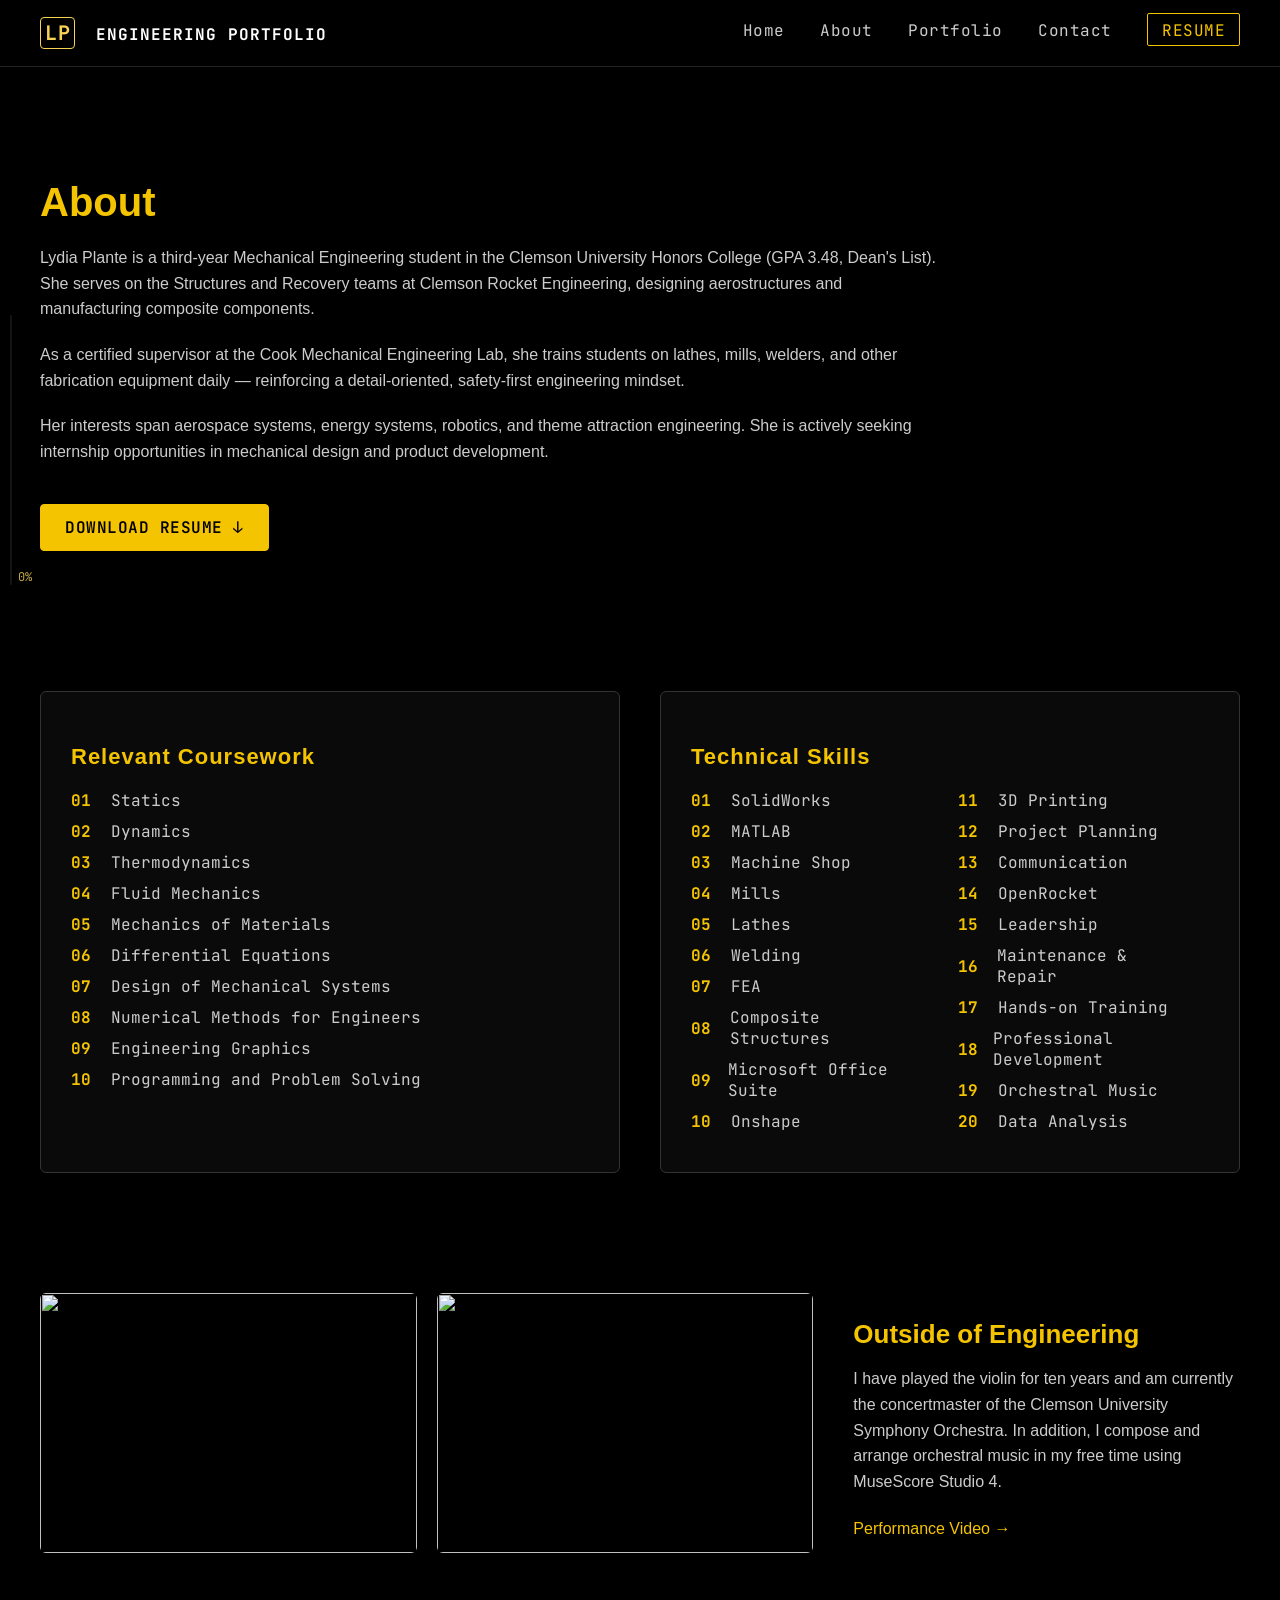
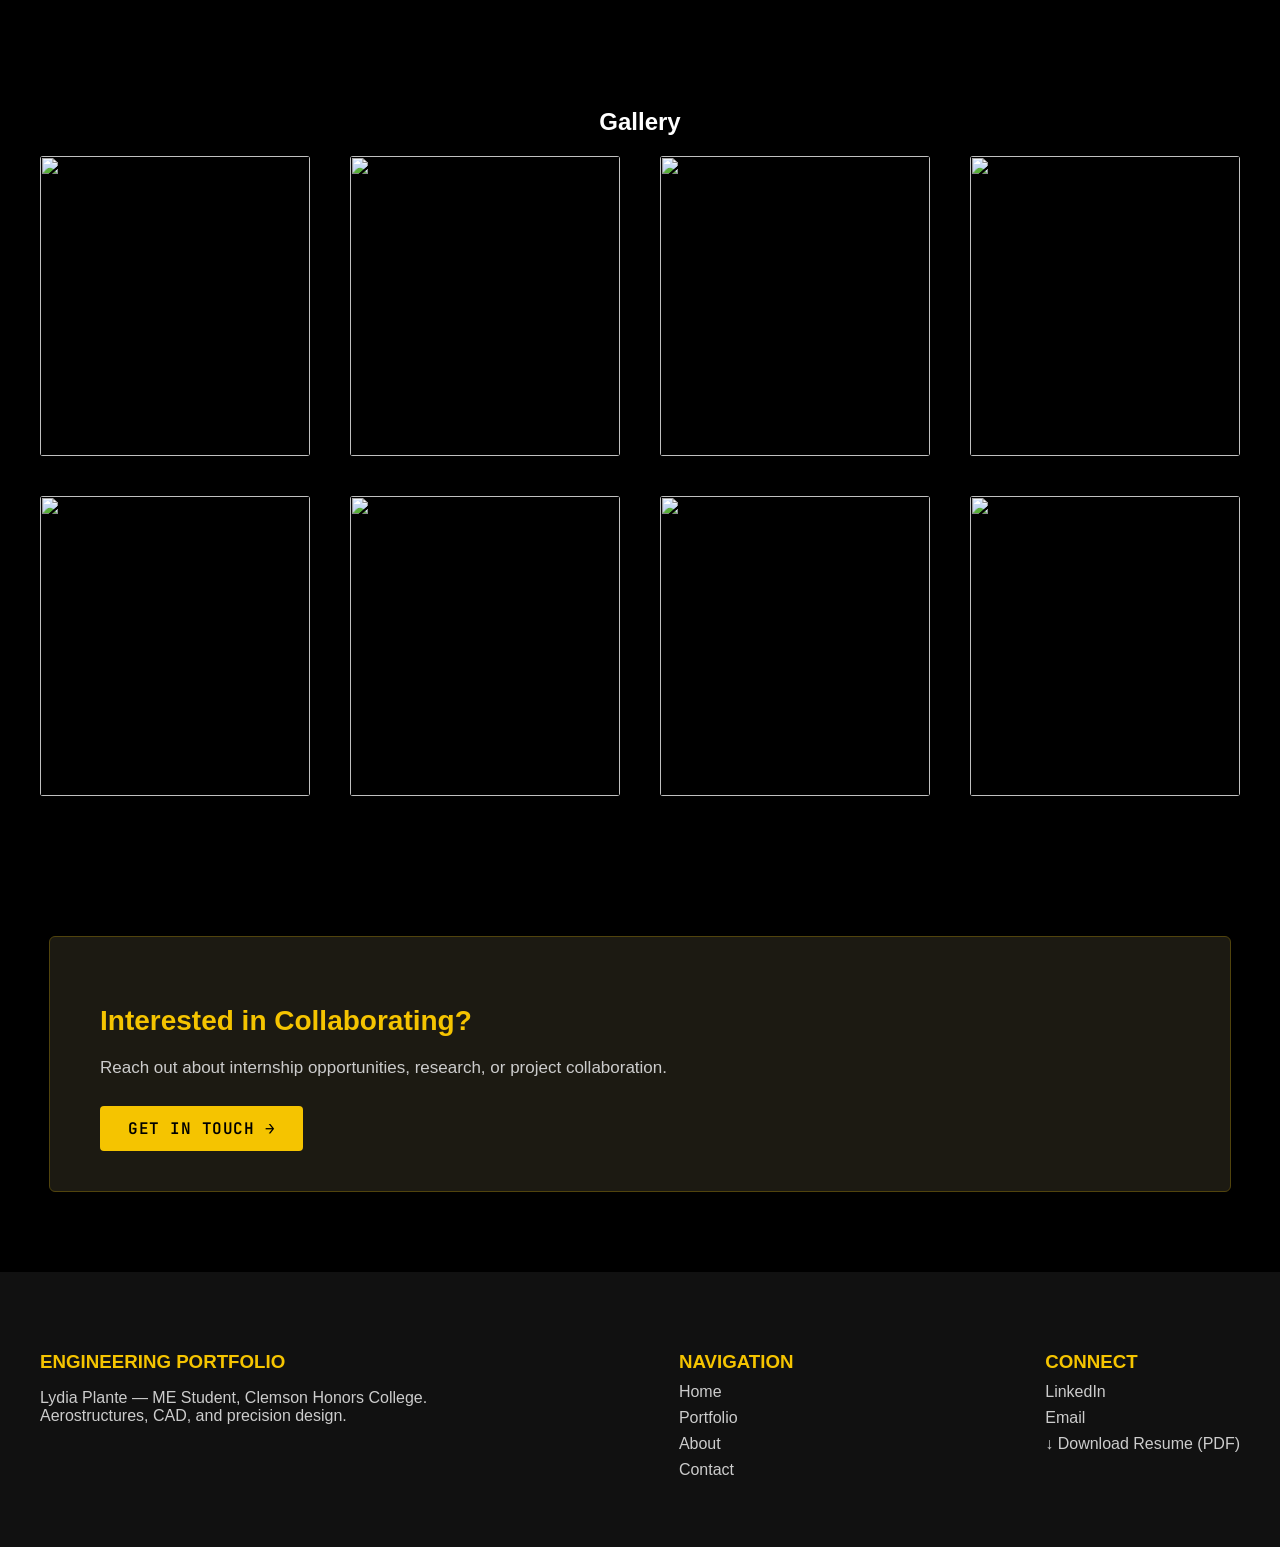
==== about.html @ 6020cf3d "Portfolio Website Iteration 1" ====
<!DOCTYPE html>
<html lang="en">
<head>
  <meta charset="UTF-8">
  <title>About – Lydia Plante</title>
  <link href="https://fonts.googleapis.com/css2?family=JetBrains+Mono:wght@400;500;700&display=swap" rel="stylesheet">
  <link rel="stylesheet" href="style.css">
</head>

<body>
  <div id="v-progress-container">
  <div id="v-progress-bar"></div>
  <div id="v-progress-label">0%</div>
</div>

  <!-- NAVIGATION (same as homepage) -->
  <header class="nav">
  <div class="nav-left">
  <span class="lp-logo">LP</span> ENGINEERING PORTFOLIO
</div>
    <nav class="nav-right">
      <a class="nav-link" href="index.html">Home</a>
      <a class="nav-link" href="about.html">About</a>
      <a class="nav-link" href="portfolio.html">Portfolio</a>
      <a class="nav-link" href="contact.html">Contact</a>
      <a class="resume-btn" href="LP ENGR Resume 6_23_26.pdf" target="_blank">RESUME</a>
    </nav>
  </header>

  <!-- ABOUT SECTION -->
  <section class="about">
    <h2>About</h2>

    <p>
      Lydia Plante is a third-year Mechanical Engineering student in the Clemson University Honors College
      (GPA 3.48, Dean's List). She serves on the Structures and Recovery teams at Clemson Rocket Engineering,
      designing aerostructures and manufacturing composite components.
    </p>

    <p>
      As a certified supervisor at the Cook Mechanical Engineering Lab, she trains students on lathes, mills,
      welders, and other fabrication equipment daily — reinforcing a detail-oriented, safety-first engineering mindset.
    </p>

    <p>
      Her interests span aerospace systems, energy systems, robotics, and theme attraction engineering. She is
      actively seeking internship opportunities in mechanical design and product development.
    </p>

    <a class="about-resume-btn" href="LP ENGR Resume 6_23_26.pdf" target="_blank">
      DOWNLOAD RESUME ↓
    </a>
  </section>

  <section class="coursework-skills">
  
  <div class="info-box">
    <h3>Relevant Coursework</h3>
    <ul>
      <li><span>01</span> Statics</li>
      <li><span>02</span> Dynamics</li>
      <li><span>03</span> Thermodynamics</li>
      <li><span>04</span> Fluid Mechanics</li>
      <li><span>05</span> Mechanics of Materials</li>
      <li><span>06</span> Differential Equations</li>
      <li><span>07</span> Design of Mechanical Systems</li>
      <li><span>08</span> Numerical Methods for Engineers</li>
      <li><span>09</span> Engineering Graphics</li>
      <li><span>10</span> Programming and Problem Solving</li>
    </ul>
  </div>

  <div class="info-box">
    <h3>Technical Skills</h3>
    <ul class="two-col">
      <li><span>01</span> SolidWorks</li>
      <li><span>02</span> MATLAB</li>
      <li><span>03</span> Machine Shop</li>
      <li><span>04</span> Mills</li>
      <li><span>05</span> Lathes</li>
      <li><span>06</span> Welding</li>
      <li><span>07</span> FEA</li>
      <li><span>08</span> Composite Structures</li>
      <li><span>09</span> Microsoft Office Suite</li>
      <li><span>10</span> Onshape</li>
      <li><span>11</span> 3D Printing</li>
      <li><span>12</span> Project Planning</li>
      <li><span>13</span> Communication</li>
      <li><span>14</span> OpenRocket</li>
      <li><span>15</span> Leadership</li>
      <li><span>16</span> Maintenance & Repair</li>
      <li><span>17</span> Hands-on Training</li>
      <li><span>18</span> Professional Development</li>
      <li><span>19</span> Orchestral Music</li>
      <li><span>20</span> Data Analysis</li>
    </ul>
  </div>

</section>

<!-- OUTSIDE OF ENGINEERING -->
 <section class="outside-engineering">

  <div class="outside-grid">

    <div class="outside-images">
      <img src="orchestra1.jpg" alt="">
      <img src="orchestra2.jpg" alt="">
    </div>

    <div class="outside-text">
      <h3>Outside of Engineering</h3>
      <p>
        I have played the violin for ten years and am currently the concertmaster
        of the Clemson University Symphony Orchestra. In addition, I compose and arrange
        orchestral music in my free time using MuseScore Studio 4.
      </p>
      <a class="report-link" href="https://youtu.be/G04b_4TeErg" target="_blank">
  Performance Video →
</a>
    </div>

  </div>

</section>

  <!-- IMAGE GRID -->
  <section class="image-grid-section">
    <h1>Gallery</h1>
    <div class="image-grid">
      <img src="hydraulic.jpg">
      <img src="groupsup.jpg">
      <img src="welding.jpg">
      <img src="HMI.jpg">
      <img src="weighttest.jpg">
      <img src="rocketset.jpg">
      <img src="irectabling.jpg">
      <img src="comprocket.jpg">
    </div>
  </section>

  <section class="collab-cta">
  <div class="collab-box">
    <h3>Interested in Collaborating?</h3>
    <p>
      Reach out about internship opportunities, research, or project collaboration.
    </p>
    <a class="collab-btn" href="contact.html">GET IN TOUCH →</a>
  </div>
</section>

  <!-- FOOTER -->
  <footer class="footer">
    <div class="footer-column">
      <h3>ENGINEERING PORTFOLIO</h3>
      <p>
        Lydia Plante — ME Student, Clemson Honors College.<br>
        Aerostructures, CAD, and precision design.
      </p>
    </div>

    <div class="footer-column">
      <h3>NAVIGATION</h3>
      <a href="index.html">Home</a>
      <a href="portfolio.html">Portfolio</a>
      <a href="about.html">About</a>
      <a href="contact.html">Contact</a>
    </div>

    <div class="footer-column">
      <h3>CONNECT</h3>
      <a href="https://www.linkedin.com/in/lydiaplante/" target="_blank">LinkedIn</a>
      <a href="mailto:lydia.plante@gmail.com">Email</a>
      <a href="LP ENGR Resume 6_23_26.pdf" target="_blank">↓ Download Resume (PDF)</a>
    </div>
  </footer>

<div id="scroll-top-btn">↑</div>

<!-- Scroll Progress Bar Animation -->
<script>
  window.addEventListener("scroll", () => {
    const scrollTop = window.scrollY;
    const docHeight = document.body.scrollHeight - window.innerHeight;
    const progress = scrollTop / docHeight;

    const bar = document.getElementById("v-progress-bar");
    const label = document.getElementById("v-progress-label");

    const percent = Math.round(progress * 100);

    bar.style.height = percent + "%";
    label.style.bottom = percent + "%";
    label.textContent = percent + "%";
  });
</script>

<script>
  const scrollBtn = document.getElementById("scroll-top-btn");

  window.addEventListener("scroll", () => {
    if (window.scrollY > 300) {
      scrollBtn.classList.add("visible");
    } else {
      scrollBtn.classList.remove("visible");
    }
  });

  scrollBtn.addEventListener("click", () => {
    window.scrollTo({
      top: 0,
      behavior: "smooth"
    });
  });
</script>

</body>
</html>
---- style.css ----
/* GLOBAL */
body {
  margin: 0;
  font-family: Arial, sans-serif;
  background: #000;
  color: white;
}

a {
  text-decoration: none;
  color: white;
}

/* NAVIGATION */
.nav {
  display: flex;
  justify-content: space-between;
  padding: 20px 40px;
  background: #000;
  border-bottom: 1px solid #222;
}

.nav-left {
  font-weight: bold;
  letter-spacing: 1px;
}

.nav-right a {
  margin-left: 25px;
  color: #ccc;
  position: relative;
  padding-bottom: 4px;
}

#scroll-progress {
  position: fixed;
  top: 0;
  left: 0;
  height: 5px;
  width: 0%;
  background: #f7d354;
  z-index: 9999;
  transition: width 0.1s ease-out;
  font-family: "Inter", sans-serif;
}

.scroll-animate {
  opacity: 0;
  transform: translateY(40px);
  transition: opacity 0.6s ease-out, transform 0.6s ease-out;
}

.scroll-animate.visible {
  opacity: 1;
  transform: translateY(0);
}


/* Normal nav links (Home, About, etc.) */
.nav-link::after {
  content: "";
  position: absolute;
  left: 0;
  bottom: 0;
  width: 0%;
  height: 2px;
  background: white;
  transition: width 0.25s ease;
}

.nav-link:hover::after {
  width: 100%;
}

/* RESUME BUTTON */
.resume-btn {
  border: 1px solid #f5c400;
  padding: 6px 14px;
  border-radius: 2px;
  color: #f5c400 !important;
  transition: 0.25s ease;
}

.resume-btn:hover {
  background: #f5c400;
  color: black !important;
}

/* HERO */
.hero {
  text-align: left;
  padding: 120px 40px 80px;
}

.subheading {
  color: #ccc;
  letter-spacing: 1px;
  font-size: 10px;
}

.name {
  font-size: 65px;
  margin: 10px 0;
}

.title {
  font-size: 60px;
  color: #f5c400;
  margin-top: -10px;
}

.description {
  max-width: 700px;
  color: #ccc;
  text-align: left;
}

.hero-buttons {
  margin-top: 30px;
}

.btn-primary {
  background: #f5c400;
  padding: 12px 24px;
  border-radius: 2px;
  color: black;
  margin-right: 20px;
}

.btn-primary:hover {
  background: #c09900;
}

.btn-outline {
  border: 1px solid #f5c400;
  padding: 12px 24px;
  border-radius: 2px;
  color: #f5c400;
}

.btn-outline:hover {
  background: #f5c400;
  color: black !important;
}

/* STATS */
.stats {
  display: flex;
  justify-content: space-around;
  padding: 50px 0;
  background: #000;
  border-top: 1px solid #222;
  border-bottom: 1px solid #222;
}

.stat-item {
  text-align: center;
}

.stat-value {
  font-size: 32px;
  font-weight: bold;
  color: #f5c400;
}

.stat-label {
  font-size: 14px;
  color: #ccc;
  margin-top: 6px;
  letter-spacing: 1px;
}

/* FEATURED PROJECTS */
.featured-projects {
  padding: 80px 40px;
  text-align: center;
}

.project-grid {
  display: grid;
  grid-template-columns: repeat(auto-fit,minmax(300px, 1fr));
  gap: 40px;
  margin-top: 40px;
}

.project-card {
  display: flex;
  flex-direction: column;
  height: 100%;
  background: #0a0a0a;
  padding: 20px;
  border-radius: 4px;
}

.project-card img {
  width: 100%;
  height: 450px;
  object-fit: cover;
  border-radius: 3px;
}

.project-card p {
  margin-top: 10px;
}

.see-all {
  display: inline-block;
  margin-top: 20px;
  border-color: #f5c400;
  color: #f5c400;
}

.see-all:hover {
  background: #f5c400;
  color: black !important;
}

/* TECHNICAL DRAWINGS */
.technical-drawings {
  padding: 80px 40px;
  text-align: left;
}

.drawing-carousel {
  display: flex;
  overflow-x: auto;
  gap: 20px;
  padding: 20px 0;
  scroll-snap-type: x mandatory;
}

.drawing-carousel img {
  width: 300px;
  border-radius: 3px;
  scroll-snap-align: start;
}


/* FOOTER */
.footer {
  display: flex;
  justify-content: space-between;
  padding: 40px;
  background: #111;
  color: #ccc;
}

.footer-right a {
  display: block;
  margin-bottom: 8px;
  color: #ccc;
}

/* ABOUT SECTION */
.about {
  padding: 80px 40px;
  max-width: 900px;
  text-align: left;
}

.about h2 {
  color: #f5c400;
  font-size: 40px;
  margin-bottom: 20px;
  text-align: left;
}

.about p {
  color: #ccc;
  line-height: 1.6;
  margin-bottom: 20px;
  text-align: left;
}

.about-resume-btn {
  display: inline-block;
  margin-top: 20px;
  padding: 12px 24px;
  border: 1px solid #f5c400;
  background: #f5c400;
  color: black;
  border-radius: 4px;
  font-family: "Courier New", monospace;
  letter-spacing: 1px;
  transition: 0.25s ease;
}

.about-resume-btn:hover {
  background: #c09900;
  color: black;
}

/* COURSEWORK + SKILLS SECTION */
.coursework-skills {
  display: grid;
  grid-template-columns: repeat(2, 1fr);
  gap: 40px;
  padding: 60px 40px;
}

.info-box {
  border: 1px solid #333;
  padding: 30px;
  border-radius: 6px;
  background: #0a0a0a;
}

.info-box h3 {
  color: #f5c400;
  margin-bottom: 20px;
  font-size: 22px;
  letter-spacing: 1px;
}

.info-box ul {
  list-style: none;
  padding: 0;
  margin: 0;
}

.info-box li {
  color: #ccc;
  margin-bottom: 10px;
  font-size: 16px;
  display: flex;
  gap: 10px;
  align-items: center;
  font-family: "JetBrains Mono", monospace;
}

.info-box li span {
  color: #f5c400;
  font-weight: bold;
  width: 30px;
  display: inline-block;
}

.two-col {
  columns: 2;
  -webkit-columns: 2;
  -moz-columns: 2;
}

.two-col li {
  break-inside: avoid;
  padding-right: 20px;
}

/* OUTSIDE OF ENGINEERING SECTION */
.outside-engineering {
  padding: 60px 40px;
}

.outside-grid {
  display: grid;
  grid-template-columns: 2fr 1fr;
  gap: 40px;
  align-items: start;
}

.outside-images {
  display: grid;
  grid-template-columns: 1fr 1fr;
  gap: 20px;
}

.outside-images img {
  width: 100%;
  height: 260px;
  object-fit: cover;
  border-radius: 6px;
}

.outside-text h3 {
  color: #f5c400;
  font-size: 26px;
  margin-bottom: 15px;
}

.outside-text p {
  color: #ccc;
  line-height: 1.6;
  font-size: 16px;
}

/* MOBILE RESPONSIVE */
@media (max-width: 900px) {
  .outside-grid {
    grid-template-columns: 1fr;
  }

  .outside-images {
    grid-template-columns: 1fr 1fr;
  }
}

@media (max-width: 600px) {
  .outside-images {
    grid-template-columns: 1fr;
  }
}

/* MOBILE RESPONSIVE */
@media (max-width: 800px) {
  .coursework-skills {
    grid-template-columns: 1fr;
  }
}

/* IMAGE GRID */
.image-grid-section {
  padding: 60px 40px;
  text-align: center;
}

.image-grid {
  display: grid;
  grid-template-columns: repeat(4, 1fr);
  gap: 40px;
}

.image-grid img {
  width: 100%;
  height: 300px;
  object-fit: cover;
  border-radius: 3px;
}

/* COLLABORATION CALL-TO-ACTION */
.collab-cta {
  padding: 80px 40px;
}

.collab-box {
  border: 1px solid #51440d;
  padding: 40px 50px;
  text-align: left;
  max-width: 1200px;
  margin: auto;
  width: 90%;
  border-radius: 6px;
  background: #1c1a12;
}

.collab-box h3 {
  color: #f5c400;
  font-size: 28px;
  margin-bottom: 15px;
}

.collab-box p {
  color: #ccc;
  font-size: 17px;
  margin-bottom: 25px;
  line-height: 1.6;
}

.collab-btn {
  display: inline-block;
  padding: 12px 28px;
  background: #f5c400;
  color: black;
  border-radius: 4px;
  font-family: "Courier New", monospace;
  letter-spacing: 1px;
  transition: 0.25s ease;
}

.collab-btn:hover {
  background: transparent;
  color: #f5c400;
  border: 1px solid #f5c400;
}

/* FOOTER */
.footer {
  display: flex;
  justify-content: space-between;
  padding: 60px 40px;
  background: #111;
  color: #ccc;
}

.footer-column h3 {
  color: #f5c400;
  margin-bottom: 10px;
}

.footer-column a {
  display: block;
  color: #ccc;
  margin-bottom: 8px;
  transition: 0.2s;
}

.footer-column a:hover {
  color: #f5c400;
}

/* CONTACT PAGE */
.contact-section {
  padding: 80px 40px;
  display: grid;
  grid-template-columns: 1.2fr 1fr;
  gap: 60px;
  align-items: start;
}

.contact-left h2 {
  color: #f5c400;
  font-size: 36px;
  margin-bottom: 10px;
}

.contact-left p {
  color: #ccc;
  margin-bottom: 30px;
  line-height: 1.6;
}

.contact-form {
  display: flex;
  flex-direction: column;
  gap: 15px;
}

.contact-form label {
  color: #f5c400;
  font-size: 14px;
  letter-spacing: 1px;
}

.contact-form input,
.contact-form textarea {
  background: #111;
  border: 1px solid #333;
  padding: 12px;
  color: #ccc;
  border-radius: 4px;
  font-size: 15px;
  font-family: "JetBrains Mono", monospace;
}

.contact-form textarea {
  height: 140px;
  resize: vertical;
}

.contact-btn {
  margin-top: 10px;
  padding: 12px 24px;
  background: #f5c400;
  color: black;
  border-radius: 4px;
  font-family: "Courier New", monospace;
  letter-spacing: 1px;
  transition: 0.25s ease;
  border: none;
  cursor: pointer;
}

.contact-btn:hover {
  background: transparent;
  color: #f5c400;
  border: 1px solid #f5c400;
}

.contact-right img {
  width: 520px;
  height: 700px;
  border-radius: 3px;
  object-fit: cover;
}

/* RESPONSIVE */
@media (max-width: 900px) {
  .contact-section {
    grid-template-columns: 1fr;
  }
}

/* PROJECTS LANDING */
.projects-landing {
  padding: 80px 40px;
  text-align: left;
}

.projects-landing h1 {
  color: #f5c400;
  font-size: 42px;
  margin-bottom: 10px;
  text-align: left;
}

.projects-subtext {
  color: #ccc;
  max-width: 700px;
  margin: 20px auto 50px 0;
  line-height: 1.6;
  text-align: left;
}

/* GRID */
.projects-grid {
  display: grid;
  grid-template-columns: repeat(auto-fit, minmax(350px, 1fr));
  gap: 40px;
}

/* PROJECT TILE */
.project-tile {
  position: relative;
  overflow: hidden;
  border-radius: 8px;
  display: block;
}

.project-tile img {
  width: 100%;
  max-width: 450px;
  height: 500px;
  object-fit: cover;
  filter: brightness(60%);
  transition: 0.3s ease;
}

/* OVERLAY TEXT */
.project-overlay {
  position: absolute;
  bottom: 0;
  left: 0;
  width: 100%;
  padding: 20px;
  background: linear-gradient(to top, rgba(0,0,0,0.7), transparent);
  color: white;
  transition: 0.3s ease;
}

.project-overlay h3 {
  margin: 0;
  font-size: 22px;
  color: #f5c400;
}

.project-overlay p {
  margin: 5px 0 0 0;
  color: #ccc;
}

/* HOVER EFFECT */
.project-tile:hover img {
  filter: brightness(100%);
}

.project-tile:hover .project-overlay {
  opacity: 0;
}

/* IN PROGRESS PAGE */
.in-progress {
  padding: 120px 40px;
  text-align: center;
  max-width: 800px;
  margin: auto;
}

.in-progress h1 {
  color: #f5c400;
  font-size: 42px;
  margin-bottom: 20px;
}

.in-progress p {
  color: #ccc;
  font-size: 18px;
  line-height: 1.6;
  margin-bottom: 40px;
}

.back-btn {
  display: inline-block;
  padding: 12px 24px;
  background: #f5c400;
  color: black;
  border-radius: 4px;
  font-family: "Courier New", monospace;
  letter-spacing: 1px;
  transition: 0.25s ease;
}

.back-btn:hover {
  background: transparent;
  color: #f5c400;
  border: 1px solid #f5c400;
}

/* PROJECT PAGE HEADER */
.project-header {
  text-align: center;
  padding: 60px 40px 20px 40px;
}

.project-header h1 {
  color: #f5c400;
  font-size: 40px;   /* larger title */
  font-weight: 700;
  letter-spacing: 1px;
  text-align: left;
  margin: 0;
}

/* HERO */
.project-hero img {
  width: 100%;
  height: 450px;
  object-fit: cover;
}

/* CONTENT */
.project-content {
  padding: 60px 40px;
  max-width: 900px;
  margin: auto;
}

.project-content h1 {
  color: #f5c400;
  font-size: 40px;
  margin-bottom: 30px;
}

.project-section {
  margin-bottom: 30px;
}

.project-section h3 {
  color: #f5c400;
  margin-bottom: 10px;
}

.project-section p {
  color: #ccc;
  line-height: 1.6;
}

.report-btn {
  display: inline-block;
  margin: 20px 0 40px 0;
  padding: 10px 20px;
  border: 1px solid #f5c400;
  color: #f5c400;
  border-radius: 4px;
  transition: 0.25s ease;
}

.report-btn:hover {
  background: #f5c400;
  color: black;
}

/* TOOLS & MATERIALS */
.project-lists {
  display: grid;
  grid-template-columns: 1fr 1fr;
  gap: 40px;
  margin-top: 40px;
}

.project-lists h3 {
  color: #f5c400;
  margin-bottom: 10px;
}

.project-lists ul {
  list-style: none;
  padding: 0;
}

.project-lists li {
  color: #ccc;
  margin-bottom: 8px;
}

/* GALLERY */
.project-gallery {
  padding: 60px 40px;
  display: grid;
  grid-template-columns: repeat(auto-fit, minmax(280px, 1fr));
  gap: 20px;
}

.project-gallery img {
  width: 100%;
  height: 260px;
  object-fit: cover;
  border-radius: 6px;
}

/* BACK BUTTON */
.back-container {
  text-align: center;
  padding-bottom: 60px;
}

.back-btn {
  display: inline-block;
  padding: 12px 24px;
  background: #f5c400;
  color: black;
  border-radius: 4px;
  font-family: "Courier New", monospace;
  letter-spacing: 1px;
  transition: 0.25s ease;
}

.back-btn:hover {
  background: transparent;
  color: #f5c400;
  border: 1px solid #f5c400;
}
/* SPLIT LAYOUT */
.project-split {
  display: grid;
  grid-template-columns: 1.1fr 1fr;
  gap: 50px;
  padding: 20px 40px;
  align-items: start;
}

.project-split-left img {
  width: 100%;
  height: auto;
  border-radius: 6px;
  object-fit: cover;
}

.project-split-right h1 {
  color: #f5c400;
  font-size: 36px;
  margin-bottom: 25px;
}

.project-split-right .project-section {
  margin-bottom: 25px;
}

.project-split-right h3 {
  color: #f5c400;
  margin-bottom: 8px;
}

.project-split-right p {
  color: #ccc;
  line-height: 1.6;
}

/* REPORT LINK */
.report-link {
  color: #f5c400;
  font-size: 16px;
  font-weight: 500;
  text-decoration: none;
  display: inline-block;
  margin: 10px 0 30px 0;
  transition: 0.25s ease;
}

.report-link:hover {
  color: #fff;
  text-decoration: underline;
}

.full-width {
  width: 100%;
  max-width: 100%;
}

.bottom-row {
  display: flex;
  flex-direction: row;
  justify-content: space-between;
  align-items: stretch;
  width: 100% !important;
  max-width: none !important;
  gap: 30px;
  grid-column: 1 / -1; /* span full width */
}

.bottom-box {
  flex: 1 1 0;
  width: 100%;
  background: #111;
  padding: 20px;
  border-radius: 8px;
  border: 1px solid #333;
  justify-content: flex-start;
}

.bottom-box h4 {
  color: #f7d354;
  margin-bottom: 8px;
}

.bottom-box p {
  margin: 0;
}


.integration-image {
  width: 100%;
  text-align: center;
  margin: 40px 0;
}

.integration-image img {
  width: 100%;
  height: auto;
  display: block;
  border-radius: 6px;
}

.integration-image p {
  margin-top: 0px;
  font-size: 16px;
  color: #ccc;
}


/* RESPONSIVE */
@media (max-width: 900px) {
  .project-split {
    grid-template-columns: 1fr;
  }
}

/* Scroll Progress */
/* Vertical Progress Bar Container */
#v-progress-container {
  position: fixed;
  top: 50%;
  left: 10px;
  transform: translateY(-50%);
  width: 2px;
  height: 30vh;
  background: rgba(255, 255, 255, 0.08);
  border-radius: 2px;
  z-index: 9999;
}

/* The actual progress bar */
#v-progress-bar {
  position: absolute;
  bottom: 0;
  width: 100%;
  height: 0%;
  background: #f7d354;
  border-radius: 2px;
  transition: height 0.1s ease-out;
}

/* Percentage label */
#v-progress-label {
  position: absolute;
  right: -20px;
  bottom: 0;
  font-size: 12px;
  font-family: "JetBrains Mono", "Fira Code", monospace;
  color: #f7d354;
  opacity: 0.8;
  transition: bottom 0.1s ease-out;
}

#scroll-top-btn {
  position: fixed;
  bottom: 40px;
  left: 40px; /* left side to balance your vertical progress bar */
  width: 38px;
  height: 38px;
  background: #f7d354;
  color: #111;
  border-radius: 50%;
  display: flex;
  justify-content: center;
  align-items: center;
  font-size: 20px;
  font-weight: bold;
  cursor: pointer;
  opacity: 0;
  pointer-events: none;
  transition: opacity 0.25s ease-out, transform 0.25s ease-out;
  z-index: 1000000;
}

#scroll-top-btn.visible {
  opacity: 1;
  pointer-events: auto;
  transform: translateY(0);
}

#scroll-top-btn:hover {
  transform: scale(1.1);
}

.lp-logo {
  font-family: "Courier New", monospace;
  font-weight: bold;
  font-size: 20px;
  color: #f7d354;
  letter-spacing: 1px;
  margin-right: 10px;
  padding: 2px 4px;
  border: 1px solid #f7d354;
  border-radius: 4px;
}


/* NAVIGATION + BUTTON TYPOGRAPHY UPDATE */
.nav,
.nav a,
.nav-link,
.resume-btn,
.btn-primary,
.btn-outline,
.about-resume-btn,
.collab-btn,
.contact-btn,
.back-btn,
.report-btn,
.see-all,
.lp-logo {
font-family: "JetBrains Mono", monospace !important;
  letter-spacing: 0.5px;
}

/* Optional: Make nav links slightly lighter for that clean UI feel */
.nav-right a {
  font-weight: 400;
}

/* Resume button + outline buttons should feel bold */
.resume-btn,
.btn-outline,
.btn-primary,
.collab-btn,
.contact-btn,
.back-btn,
.about-resume-btn,
.report-btn {
  font-weight: 600;
}
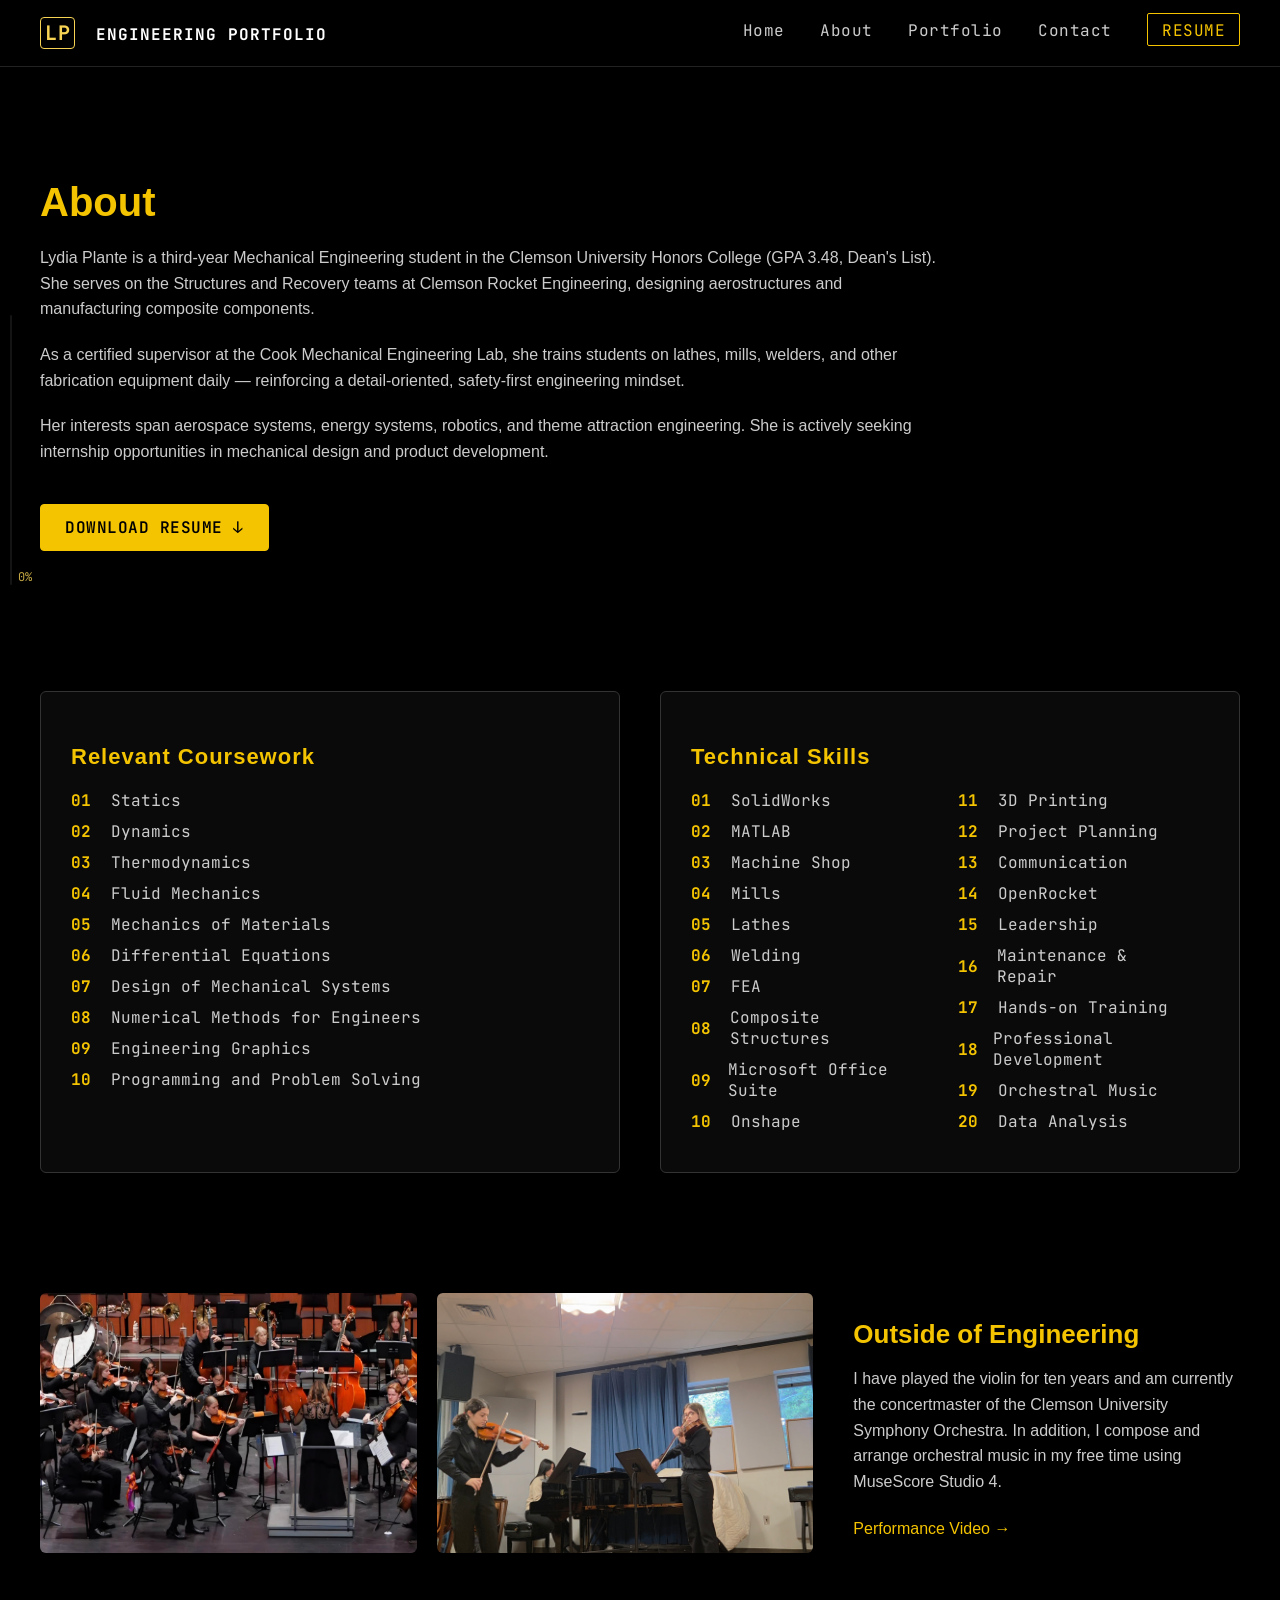
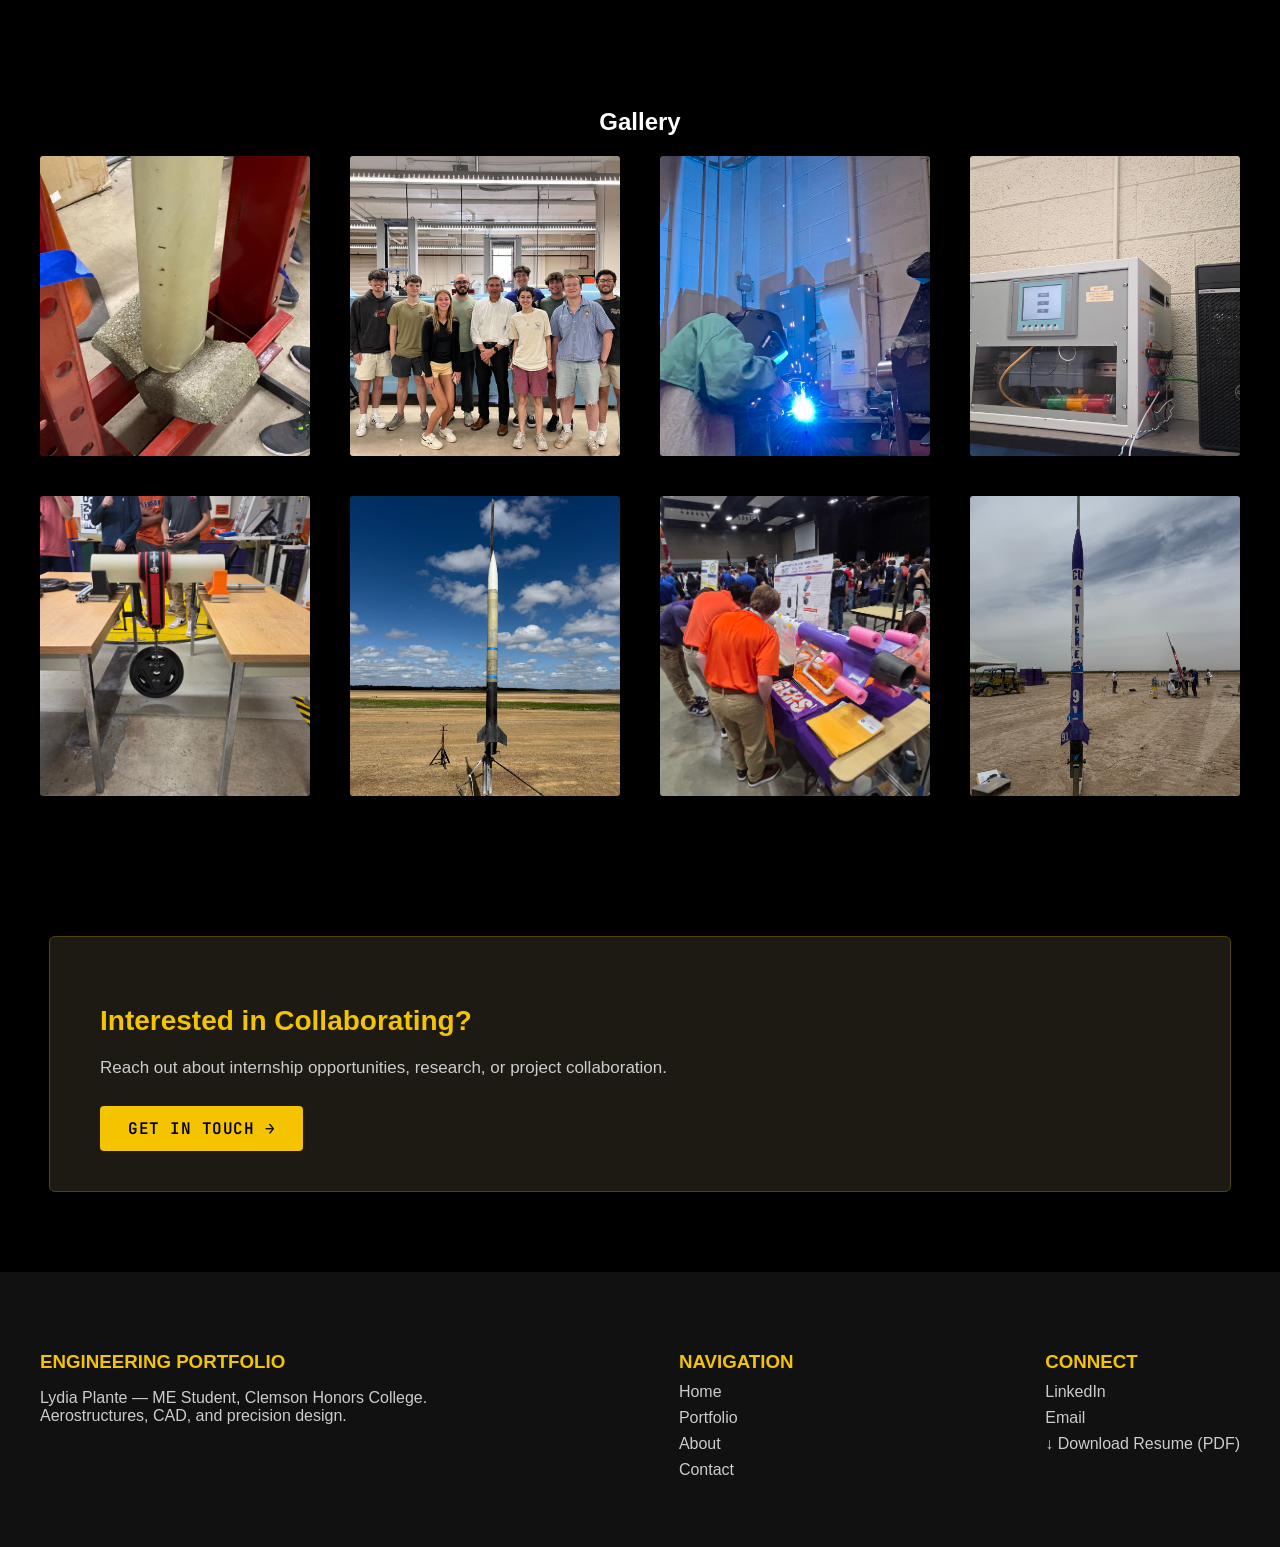
==== commit ac271ccd: "Image fix" ====
--- a/about.html
+++ b/about.html
@@ -104,8 +104,8 @@
   <div class="outside-grid">
 
     <div class="outside-images">
-      <img src="orchestra1.jpg" alt="">
-      <img src="orchestra2.jpg" alt="">
+      <img src="Visuals/orchestra1.jpg" alt="">
+      <img src="Visuals/orchestra2.jpg" alt="">
     </div>
 
     <div class="outside-text">
@@ -128,14 +128,14 @@
   <section class="image-grid-section">
     <h1>Gallery</h1>
     <div class="image-grid">
-      <img src="hydraulic.jpg">
-      <img src="groupsup.jpg">
-      <img src="welding.jpg">
-      <img src="HMI.jpg">
-      <img src="weighttest.jpg">
-      <img src="rocketset.jpg">
-      <img src="irectabling.jpg">
-      <img src="comprocket.jpg">
+      <img src="Visuals/hydraulic.jpg">
+      <img src="Visuals/groupsup.jpg">
+      <img src="Visuals/welding.jpg">
+      <img src="Visuals/HMI.jpg">
+      <img src="Visuals/weighttest.jpg">
+      <img src="Visuals/rocketset.jpg">
+      <img src="Visuals/irectabling.jpg">
+      <img src="Visuals/comprocket.jpg">
     </div>
   </section>
 
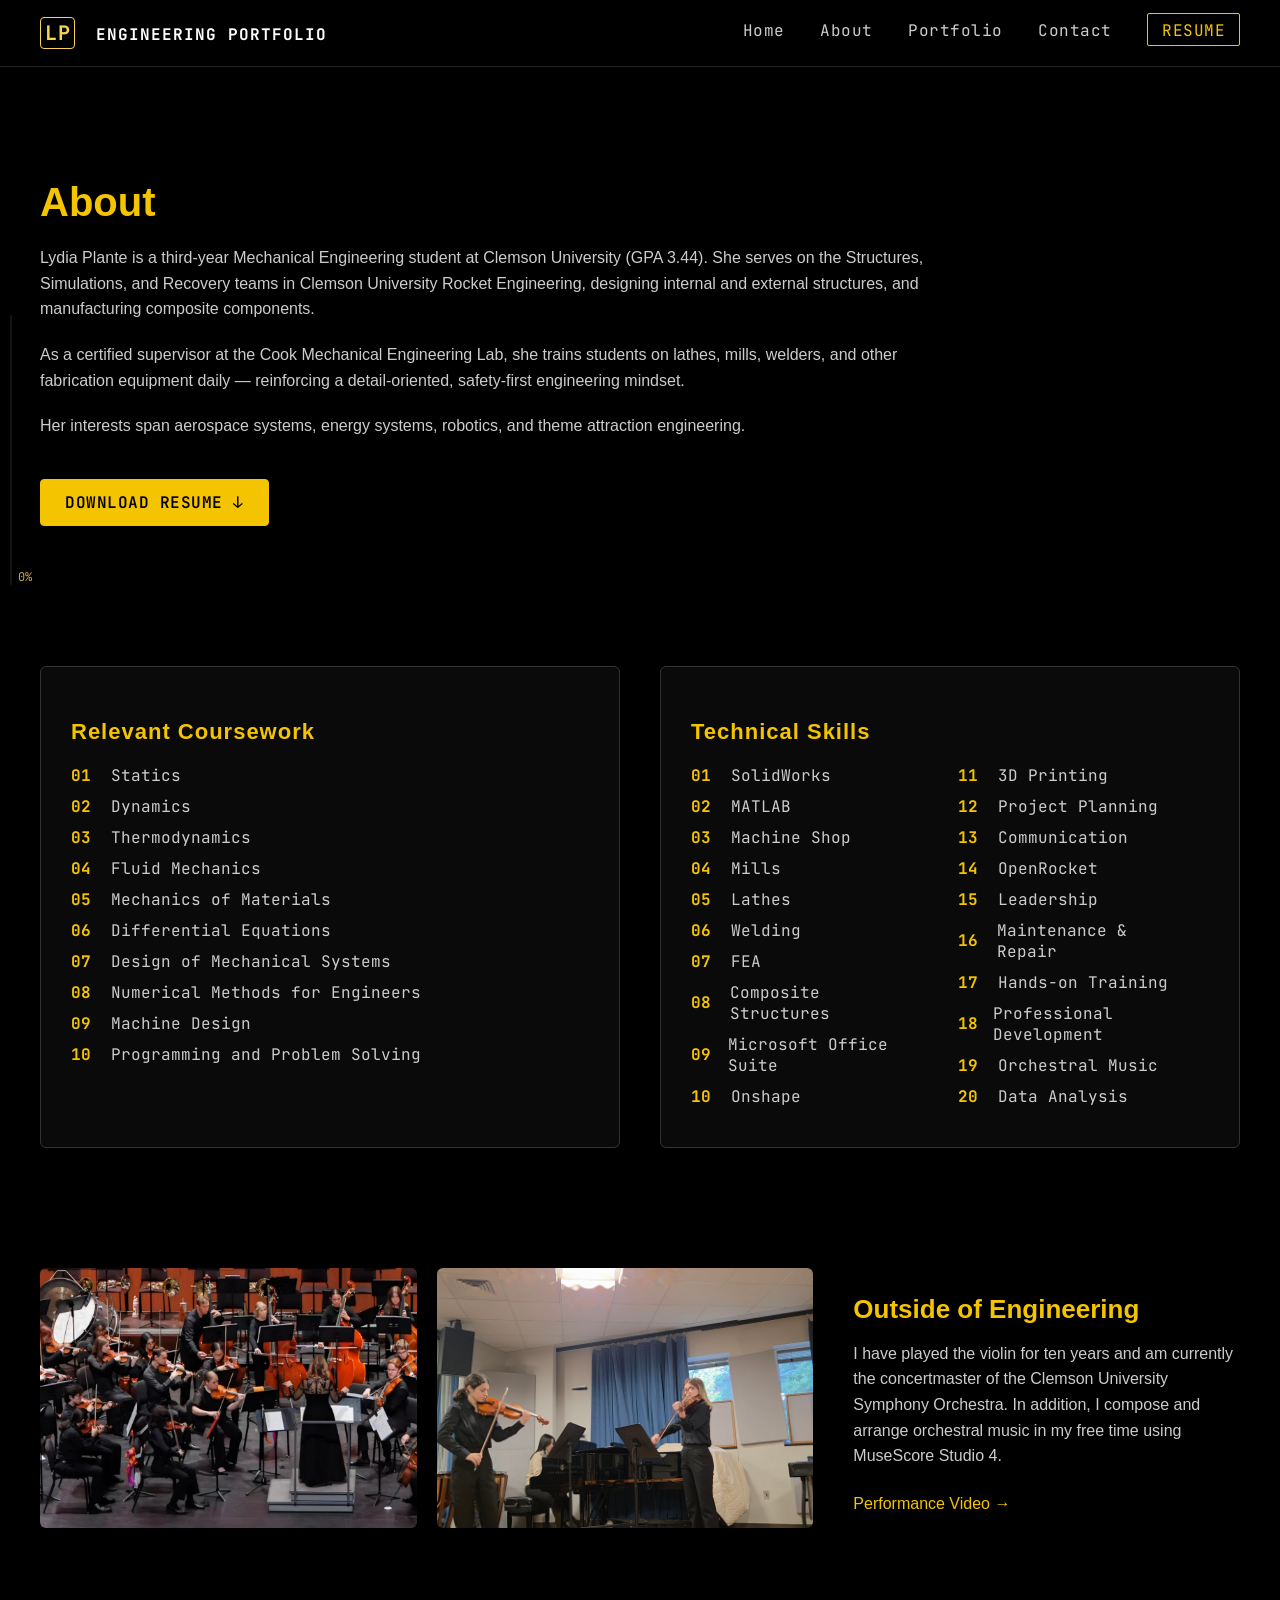
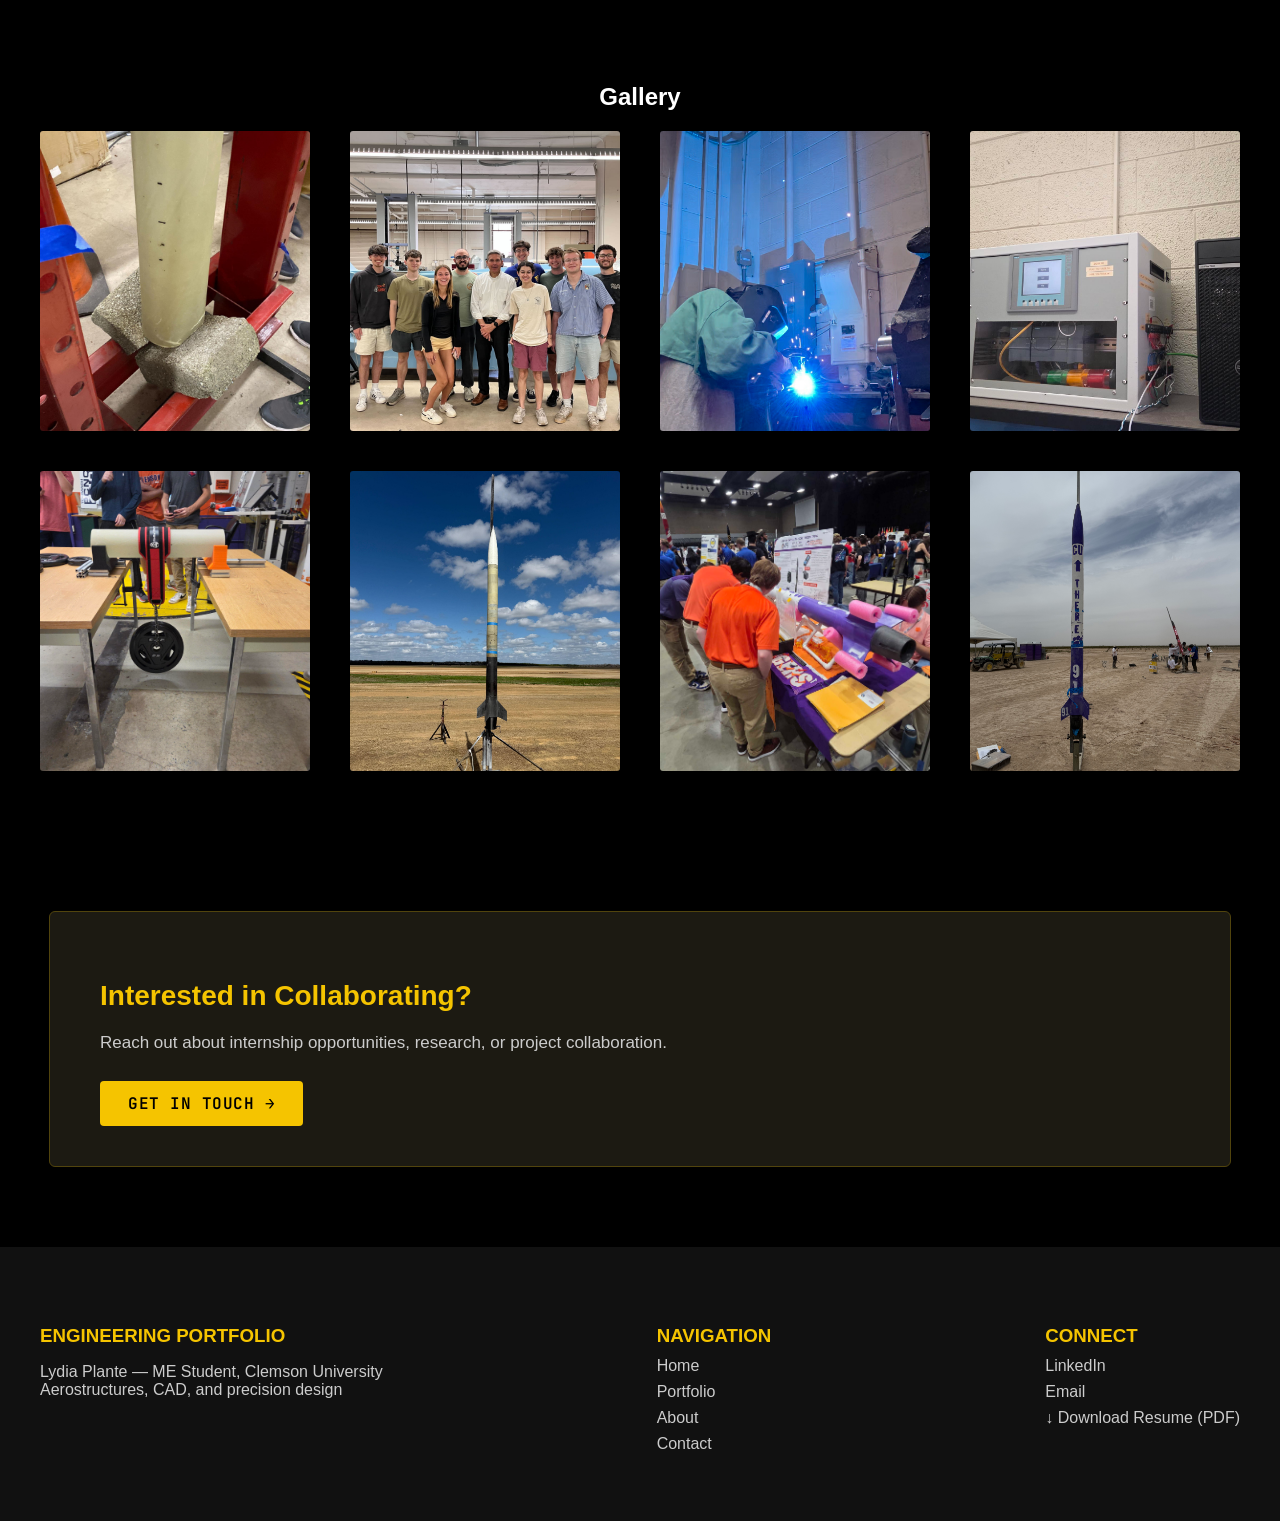
==== commit a39cd04d: "Iteration 2" ====
--- a/about.html
+++ b/about.html
@@ -1,218 +1,217 @@
-<!DOCTYPE html>
-<html lang="en">
-<head>
-  <meta charset="UTF-8">
-  <title>About – Lydia Plante</title>
-  <link href="https://fonts.googleapis.com/css2?family=JetBrains+Mono:wght@400;500;700&display=swap" rel="stylesheet">
-  <link rel="stylesheet" href="style.css">
-</head>
-
-<body>
-  <div id="v-progress-container">
-  <div id="v-progress-bar"></div>
-  <div id="v-progress-label">0%</div>
-</div>
-
-  <!-- NAVIGATION (same as homepage) -->
-  <header class="nav">
-  <div class="nav-left">
-  <span class="lp-logo">LP</span> ENGINEERING PORTFOLIO
-</div>
-    <nav class="nav-right">
-      <a class="nav-link" href="index.html">Home</a>
-      <a class="nav-link" href="about.html">About</a>
-      <a class="nav-link" href="portfolio.html">Portfolio</a>
-      <a class="nav-link" href="contact.html">Contact</a>
-      <a class="resume-btn" href="LP ENGR Resume 6_23_26.pdf" target="_blank">RESUME</a>
-    </nav>
-  </header>
-
-  <!-- ABOUT SECTION -->
-  <section class="about">
-    <h2>About</h2>
-
-    <p>
-      Lydia Plante is a third-year Mechanical Engineering student in the Clemson University Honors College
-      (GPA 3.48, Dean's List). She serves on the Structures and Recovery teams at Clemson Rocket Engineering,
-      designing aerostructures and manufacturing composite components.
-    </p>
-
-    <p>
-      As a certified supervisor at the Cook Mechanical Engineering Lab, she trains students on lathes, mills,
-      welders, and other fabrication equipment daily — reinforcing a detail-oriented, safety-first engineering mindset.
-    </p>
-
-    <p>
-      Her interests span aerospace systems, energy systems, robotics, and theme attraction engineering. She is
-      actively seeking internship opportunities in mechanical design and product development.
-    </p>
-
-    <a class="about-resume-btn" href="LP ENGR Resume 6_23_26.pdf" target="_blank">
-      DOWNLOAD RESUME ↓
-    </a>
-  </section>
-
-  <section class="coursework-skills">
-  
-  <div class="info-box">
-    <h3>Relevant Coursework</h3>
-    <ul>
-      <li><span>01</span> Statics</li>
-      <li><span>02</span> Dynamics</li>
-      <li><span>03</span> Thermodynamics</li>
-      <li><span>04</span> Fluid Mechanics</li>
-      <li><span>05</span> Mechanics of Materials</li>
-      <li><span>06</span> Differential Equations</li>
-      <li><span>07</span> Design of Mechanical Systems</li>
-      <li><span>08</span> Numerical Methods for Engineers</li>
-      <li><span>09</span> Engineering Graphics</li>
-      <li><span>10</span> Programming and Problem Solving</li>
-    </ul>
-  </div>
-
-  <div class="info-box">
-    <h3>Technical Skills</h3>
-    <ul class="two-col">
-      <li><span>01</span> SolidWorks</li>
-      <li><span>02</span> MATLAB</li>
-      <li><span>03</span> Machine Shop</li>
-      <li><span>04</span> Mills</li>
-      <li><span>05</span> Lathes</li>
-      <li><span>06</span> Welding</li>
-      <li><span>07</span> FEA</li>
-      <li><span>08</span> Composite Structures</li>
-      <li><span>09</span> Microsoft Office Suite</li>
-      <li><span>10</span> Onshape</li>
-      <li><span>11</span> 3D Printing</li>
-      <li><span>12</span> Project Planning</li>
-      <li><span>13</span> Communication</li>
-      <li><span>14</span> OpenRocket</li>
-      <li><span>15</span> Leadership</li>
-      <li><span>16</span> Maintenance & Repair</li>
-      <li><span>17</span> Hands-on Training</li>
-      <li><span>18</span> Professional Development</li>
-      <li><span>19</span> Orchestral Music</li>
-      <li><span>20</span> Data Analysis</li>
-    </ul>
-  </div>
-
-</section>
-
-<!-- OUTSIDE OF ENGINEERING -->
- <section class="outside-engineering">
-
-  <div class="outside-grid">
-
-    <div class="outside-images">
-      <img src="Visuals/orchestra1.jpg" alt="">
-      <img src="Visuals/orchestra2.jpg" alt="">
-    </div>
-
-    <div class="outside-text">
-      <h3>Outside of Engineering</h3>
-      <p>
-        I have played the violin for ten years and am currently the concertmaster
-        of the Clemson University Symphony Orchestra. In addition, I compose and arrange
-        orchestral music in my free time using MuseScore Studio 4.
-      </p>
-      <a class="report-link" href="https://youtu.be/G04b_4TeErg" target="_blank">
-  Performance Video →
-</a>
-    </div>
-
-  </div>
-
-</section>
-
-  <!-- IMAGE GRID -->
-  <section class="image-grid-section">
-    <h1>Gallery</h1>
-    <div class="image-grid">
-      <img src="Visuals/hydraulic.jpg">
-      <img src="Visuals/groupsup.jpg">
-      <img src="Visuals/welding.jpg">
-      <img src="Visuals/HMI.jpg">
-      <img src="Visuals/weighttest.jpg">
-      <img src="Visuals/rocketset.jpg">
-      <img src="Visuals/irectabling.jpg">
-      <img src="Visuals/comprocket.jpg">
-    </div>
-  </section>
-
-  <section class="collab-cta">
-  <div class="collab-box">
-    <h3>Interested in Collaborating?</h3>
-    <p>
-      Reach out about internship opportunities, research, or project collaboration.
-    </p>
-    <a class="collab-btn" href="contact.html">GET IN TOUCH →</a>
-  </div>
-</section>
-
-  <!-- FOOTER -->
-  <footer class="footer">
-    <div class="footer-column">
-      <h3>ENGINEERING PORTFOLIO</h3>
-      <p>
-        Lydia Plante — ME Student, Clemson Honors College.<br>
-        Aerostructures, CAD, and precision design.
-      </p>
-    </div>
-
-    <div class="footer-column">
-      <h3>NAVIGATION</h3>
-      <a href="index.html">Home</a>
-      <a href="portfolio.html">Portfolio</a>
-      <a href="about.html">About</a>
-      <a href="contact.html">Contact</a>
-    </div>
-
-    <div class="footer-column">
-      <h3>CONNECT</h3>
-      <a href="https://www.linkedin.com/in/lydiaplante/" target="_blank">LinkedIn</a>
-      <a href="mailto:lydia.plante@gmail.com">Email</a>
-      <a href="LP ENGR Resume 6_23_26.pdf" target="_blank">↓ Download Resume (PDF)</a>
-    </div>
-  </footer>
-
-<div id="scroll-top-btn">↑</div>
-
-<!-- Scroll Progress Bar Animation -->
-<script>
-  window.addEventListener("scroll", () => {
-    const scrollTop = window.scrollY;
-    const docHeight = document.body.scrollHeight - window.innerHeight;
-    const progress = scrollTop / docHeight;
-
-    const bar = document.getElementById("v-progress-bar");
-    const label = document.getElementById("v-progress-label");
-
-    const percent = Math.round(progress * 100);
-
-    bar.style.height = percent + "%";
-    label.style.bottom = percent + "%";
-    label.textContent = percent + "%";
-  });
-</script>
-
-<script>
-  const scrollBtn = document.getElementById("scroll-top-btn");
-
-  window.addEventListener("scroll", () => {
-    if (window.scrollY > 300) {
-      scrollBtn.classList.add("visible");
-    } else {
-      scrollBtn.classList.remove("visible");
-    }
-  });
-
-  scrollBtn.addEventListener("click", () => {
-    window.scrollTo({
-      top: 0,
-      behavior: "smooth"
-    });
-  });
-</script>
-
-</body>
-</html>
+<!DOCTYPE html>
+<html lang="en">
+<head>
+  <meta charset="UTF-8">
+  <title>About – Lydia Plante</title>
+  <link href="https://fonts.googleapis.com/css2?family=JetBrains+Mono:wght@400;500;700&display=swap" rel="stylesheet">
+  <link rel="stylesheet" href="style.css">
+</head>
+
+<body>
+  <div id="v-progress-container">
+  <div id="v-progress-bar"></div>
+  <div id="v-progress-label">0%</div>
+</div>
+
+  <!-- NAVIGATION (same as homepage) -->
+  <header class="nav">
+  <div class="nav-left">
+  <span class="lp-logo">LP</span> ENGINEERING PORTFOLIO
+</div>
+    <nav class="nav-right">
+      <a class="nav-link" href="index.html">Home</a>
+      <a class="nav-link" href="about.html">About</a>
+      <a class="nav-link" href="portfolio.html">Portfolio</a>
+      <a class="nav-link" href="contact.html">Contact</a>
+      <a class="resume-btn" href="LP Resume 10_20_2026.pdf" target="_blank">RESUME</a>
+    </nav>
+  </header>
+
+  <!-- ABOUT SECTION -->
+  <section class="about">
+    <h2>About</h2>
+
+    <p>
+      Lydia Plante is a third-year Mechanical Engineering student at Clemson University (GPA 3.44).
+      She serves on the Structures, Simulations, and Recovery teams in Clemson University Rocket Engineering,
+      designing internal and external structures, and manufacturing composite components.
+    </p>
+
+    <p>
+      As a certified supervisor at the Cook Mechanical Engineering Lab, she trains students on lathes, mills,
+      welders, and other fabrication equipment daily — reinforcing a detail-oriented, safety-first engineering mindset.
+    </p>
+
+    <p>
+      Her interests span aerospace systems, energy systems, robotics, and theme attraction engineering.
+    </p>
+
+    <a class="about-resume-btn" href="LP Resume 10_20_2026.pdf" target="_blank">
+      DOWNLOAD RESUME ↓
+    </a>
+  </section>
+
+  <section class="coursework-skills">
+  
+  <div class="info-box">
+    <h3>Relevant Coursework</h3>
+    <ul>
+      <li><span>01</span> Statics</li>
+      <li><span>02</span> Dynamics</li>
+      <li><span>03</span> Thermodynamics</li>
+      <li><span>04</span> Fluid Mechanics</li>
+      <li><span>05</span> Mechanics of Materials</li>
+      <li><span>06</span> Differential Equations</li>
+      <li><span>07</span> Design of Mechanical Systems</li>
+      <li><span>08</span> Numerical Methods for Engineers</li>
+      <li><span>09</span> Machine Design</li>
+      <li><span>10</span> Programming and Problem Solving</li>
+    </ul>
+  </div>
+
+  <div class="info-box">
+    <h3>Technical Skills</h3>
+    <ul class="two-col">
+      <li><span>01</span> SolidWorks</li>
+      <li><span>02</span> MATLAB</li>
+      <li><span>03</span> Machine Shop</li>
+      <li><span>04</span> Mills</li>
+      <li><span>05</span> Lathes</li>
+      <li><span>06</span> Welding</li>
+      <li><span>07</span> FEA</li>
+      <li><span>08</span> Composite Structures</li>
+      <li><span>09</span> Microsoft Office Suite</li>
+      <li><span>10</span> Onshape</li>
+      <li><span>11</span> 3D Printing</li>
+      <li><span>12</span> Project Planning</li>
+      <li><span>13</span> Communication</li>
+      <li><span>14</span> OpenRocket</li>
+      <li><span>15</span> Leadership</li>
+      <li><span>16</span> Maintenance & Repair</li>
+      <li><span>17</span> Hands-on Training</li>
+      <li><span>18</span> Professional Development</li>
+      <li><span>19</span> Orchestral Music</li>
+      <li><span>20</span> Data Analysis</li>
+    </ul>
+  </div>
+
+</section>
+
+<!-- OUTSIDE OF ENGINEERING -->
+ <section class="outside-engineering">
+
+  <div class="outside-grid">
+
+    <div class="outside-images">
+      <img src="Visuals/orchestra1.jpg" alt="">
+      <img src="Visuals/orchestra2.jpg" alt="">
+    </div>
+
+    <div class="outside-text">
+      <h3>Outside of Engineering</h3>
+      <p>
+        I have played the violin for ten years and am currently the concertmaster
+        of the Clemson University Symphony Orchestra. In addition, I compose and arrange
+        orchestral music in my free time using MuseScore Studio 4.
+      </p>
+      <a class="report-link" href="https://youtu.be/G04b_4TeErg" target="_blank">
+  Performance Video →
+</a>
+    </div>
+
+  </div>
+
+</section>
+
+  <!-- IMAGE GRID -->
+  <section class="image-grid-section">
+    <h1>Gallery</h1>
+    <div class="image-grid">
+      <img src="Visuals/hydraulic.jpg">
+      <img src="Visuals/groupsup.jpg">
+      <img src="Visuals/welding.jpg">
+      <img src="Visuals/HMI.jpg">
+      <img src="Visuals/weighttest.jpg">
+      <img src="Visuals/rocketset.jpg">
+      <img src="Visuals/irectabling.jpg">
+      <img src="Visuals/comprocket.jpg">
+    </div>
+  </section>
+
+  <section class="collab-cta">
+  <div class="collab-box">
+    <h3>Interested in Collaborating?</h3>
+    <p>
+      Reach out about internship opportunities, research, or project collaboration.
+    </p>
+    <a class="collab-btn" href="contact.html">GET IN TOUCH →</a>
+  </div>
+</section>
+
+  <!-- FOOTER -->
+  <footer class="footer">
+    <div class="footer-column">
+      <h3>ENGINEERING PORTFOLIO</h3>
+      <p>
+        Lydia Plante — ME Student, Clemson University<br>
+        Aerostructures, CAD, and precision design
+      </p>
+    </div>
+
+    <div class="footer-column">
+      <h3>NAVIGATION</h3>
+      <a href="index.html">Home</a>
+      <a href="portfolio.html">Portfolio</a>
+      <a href="about.html">About</a>
+      <a href="contact.html">Contact</a>
+    </div>
+
+    <div class="footer-column">
+      <h3>CONNECT</h3>
+      <a href="https://www.linkedin.com/in/lydiaplante/" target="_blank">LinkedIn</a>
+      <a href="mailto:lydia.plante@gmail.com">Email</a>
+      <a href="LP Resume 10_20_2026.pdf" target="_blank">↓ Download Resume (PDF)</a>
+    </div>
+  </footer>
+
+<div id="scroll-top-btn">↑</div>
+
+<!-- Scroll Progress Bar Animation -->
+<script>
+  window.addEventListener("scroll", () => {
+    const scrollTop = window.scrollY;
+    const docHeight = document.body.scrollHeight - window.innerHeight;
+    const progress = scrollTop / docHeight;
+
+    const bar = document.getElementById("v-progress-bar");
+    const label = document.getElementById("v-progress-label");
+
+    const percent = Math.round(progress * 100);
+
+    bar.style.height = percent + "%";
+    label.style.bottom = percent + "%";
+    label.textContent = percent + "%";
+  });
+</script>
+
+<script>
+  const scrollBtn = document.getElementById("scroll-top-btn");
+
+  window.addEventListener("scroll", () => {
+    if (window.scrollY > 300) {
+      scrollBtn.classList.add("visible");
+    } else {
+      scrollBtn.classList.remove("visible");
+    }
+  });
+
+  scrollBtn.addEventListener("click", () => {
+    window.scrollTo({
+      top: 0,
+      behavior: "smooth"
+    });
+  });
+</script>
+
+</body>
+</html>
--- a/style.css
+++ b/style.css
@@ -1,1053 +1,1053 @@
-/* GLOBAL */
-body {
-  margin: 0;
-  font-family: Arial, sans-serif;
-  background: #000;
-  color: white;
-}
-
-a {
-  text-decoration: none;
-  color: white;
-}
-
-/* NAVIGATION */
-.nav {
-  display: flex;
-  justify-content: space-between;
-  padding: 20px 40px;
-  background: #000;
-  border-bottom: 1px solid #222;
-}
-
-.nav-left {
-  font-weight: bold;
-  letter-spacing: 1px;
-}
-
-.nav-right a {
-  margin-left: 25px;
-  color: #ccc;
-  position: relative;
-  padding-bottom: 4px;
-}
-
-#scroll-progress {
-  position: fixed;
-  top: 0;
-  left: 0;
-  height: 5px;
-  width: 0%;
-  background: #f7d354;
-  z-index: 9999;
-  transition: width 0.1s ease-out;
-  font-family: "Inter", sans-serif;
-}
-
-.scroll-animate {
-  opacity: 0;
-  transform: translateY(40px);
-  transition: opacity 0.6s ease-out, transform 0.6s ease-out;
-}
-
-.scroll-animate.visible {
-  opacity: 1;
-  transform: translateY(0);
-}
-
-
-/* Normal nav links (Home, About, etc.) */
-.nav-link::after {
-  content: "";
-  position: absolute;
-  left: 0;
-  bottom: 0;
-  width: 0%;
-  height: 2px;
-  background: white;
-  transition: width 0.25s ease;
-}
-
-.nav-link:hover::after {
-  width: 100%;
-}
-
-/* RESUME BUTTON */
-.resume-btn {
-  border: 1px solid #f5c400;
-  padding: 6px 14px;
-  border-radius: 2px;
-  color: #f5c400 !important;
-  transition: 0.25s ease;
-}
-
-.resume-btn:hover {
-  background: #f5c400;
-  color: black !important;
-}
-
-/* HERO */
-.hero {
-  text-align: left;
-  padding: 120px 40px 80px;
-}
-
-.subheading {
-  color: #ccc;
-  letter-spacing: 1px;
-  font-size: 10px;
-}
-
-.name {
-  font-size: 65px;
-  margin: 10px 0;
-}
-
-.title {
-  font-size: 60px;
-  color: #f5c400;
-  margin-top: -10px;
-}
-
-.description {
-  max-width: 700px;
-  color: #ccc;
-  text-align: left;
-}
-
-.hero-buttons {
-  margin-top: 30px;
-}
-
-.btn-primary {
-  background: #f5c400;
-  padding: 12px 24px;
-  border-radius: 2px;
-  color: black;
-  margin-right: 20px;
-}
-
-.btn-primary:hover {
-  background: #c09900;
-}
-
-.btn-outline {
-  border: 1px solid #f5c400;
-  padding: 12px 24px;
-  border-radius: 2px;
-  color: #f5c400;
-}
-
-.btn-outline:hover {
-  background: #f5c400;
-  color: black !important;
-}
-
-/* STATS */
-.stats {
-  display: flex;
-  justify-content: space-around;
-  padding: 50px 0;
-  background: #000;
-  border-top: 1px solid #222;
-  border-bottom: 1px solid #222;
-}
-
-.stat-item {
-  text-align: center;
-}
-
-.stat-value {
-  font-size: 32px;
-  font-weight: bold;
-  color: #f5c400;
-}
-
-.stat-label {
-  font-size: 14px;
-  color: #ccc;
-  margin-top: 6px;
-  letter-spacing: 1px;
-}
-
-/* FEATURED PROJECTS */
-.featured-projects {
-  padding: 80px 40px;
-  text-align: center;
-}
-
-.project-grid {
-  display: grid;
-  grid-template-columns: repeat(auto-fit,minmax(300px, 1fr));
-  gap: 40px;
-  margin-top: 40px;
-}
-
-.project-card {
-  display: flex;
-  flex-direction: column;
-  height: 100%;
-  background: #0a0a0a;
-  padding: 20px;
-  border-radius: 4px;
-}
-
-.project-card img {
-  width: 100%;
-  height: 450px;
-  object-fit: cover;
-  border-radius: 3px;
-}
-
-.project-card p {
-  margin-top: 10px;
-}
-
-.see-all {
-  display: inline-block;
-  margin-top: 20px;
-  border-color: #f5c400;
-  color: #f5c400;
-}
-
-.see-all:hover {
-  background: #f5c400;
-  color: black !important;
-}
-
-/* TECHNICAL DRAWINGS */
-.technical-drawings {
-  padding: 80px 40px;
-  text-align: left;
-}
-
-.drawing-carousel {
-  display: flex;
-  overflow-x: auto;
-  gap: 20px;
-  padding: 20px 0;
-  scroll-snap-type: x mandatory;
-}
-
-.drawing-carousel img {
-  width: 300px;
-  border-radius: 3px;
-  scroll-snap-align: start;
-}
-
-
-/* FOOTER */
-.footer {
-  display: flex;
-  justify-content: space-between;
-  padding: 40px;
-  background: #111;
-  color: #ccc;
-}
-
-.footer-right a {
-  display: block;
-  margin-bottom: 8px;
-  color: #ccc;
-}
-
-/* ABOUT SECTION */
-.about {
-  padding: 80px 40px;
-  max-width: 900px;
-  text-align: left;
-}
-
-.about h2 {
-  color: #f5c400;
-  font-size: 40px;
-  margin-bottom: 20px;
-  text-align: left;
-}
-
-.about p {
-  color: #ccc;
-  line-height: 1.6;
-  margin-bottom: 20px;
-  text-align: left;
-}
-
-.about-resume-btn {
-  display: inline-block;
-  margin-top: 20px;
-  padding: 12px 24px;
-  border: 1px solid #f5c400;
-  background: #f5c400;
-  color: black;
-  border-radius: 4px;
-  font-family: "Courier New", monospace;
-  letter-spacing: 1px;
-  transition: 0.25s ease;
-}
-
-.about-resume-btn:hover {
-  background: #c09900;
-  color: black;
-}
-
-/* COURSEWORK + SKILLS SECTION */
-.coursework-skills {
-  display: grid;
-  grid-template-columns: repeat(2, 1fr);
-  gap: 40px;
-  padding: 60px 40px;
-}
-
-.info-box {
-  border: 1px solid #333;
-  padding: 30px;
-  border-radius: 6px;
-  background: #0a0a0a;
-}
-
-.info-box h3 {
-  color: #f5c400;
-  margin-bottom: 20px;
-  font-size: 22px;
-  letter-spacing: 1px;
-}
-
-.info-box ul {
-  list-style: none;
-  padding: 0;
-  margin: 0;
-}
-
-.info-box li {
-  color: #ccc;
-  margin-bottom: 10px;
-  font-size: 16px;
-  display: flex;
-  gap: 10px;
-  align-items: center;
-  font-family: "JetBrains Mono", monospace;
-}
-
-.info-box li span {
-  color: #f5c400;
-  font-weight: bold;
-  width: 30px;
-  display: inline-block;
-}
-
-.two-col {
-  columns: 2;
-  -webkit-columns: 2;
-  -moz-columns: 2;
-}
-
-.two-col li {
-  break-inside: avoid;
-  padding-right: 20px;
-}
-
-/* OUTSIDE OF ENGINEERING SECTION */
-.outside-engineering {
-  padding: 60px 40px;
-}
-
-.outside-grid {
-  display: grid;
-  grid-template-columns: 2fr 1fr;
-  gap: 40px;
-  align-items: start;
-}
-
-.outside-images {
-  display: grid;
-  grid-template-columns: 1fr 1fr;
-  gap: 20px;
-}
-
-.outside-images img {
-  width: 100%;
-  height: 260px;
-  object-fit: cover;
-  border-radius: 6px;
-}
-
-.outside-text h3 {
-  color: #f5c400;
-  font-size: 26px;
-  margin-bottom: 15px;
-}
-
-.outside-text p {
-  color: #ccc;
-  line-height: 1.6;
-  font-size: 16px;
-}
-
-/* MOBILE RESPONSIVE */
-@media (max-width: 900px) {
-  .outside-grid {
-    grid-template-columns: 1fr;
-  }
-
-  .outside-images {
-    grid-template-columns: 1fr 1fr;
-  }
-}
-
-@media (max-width: 600px) {
-  .outside-images {
-    grid-template-columns: 1fr;
-  }
-}
-
-/* MOBILE RESPONSIVE */
-@media (max-width: 800px) {
-  .coursework-skills {
-    grid-template-columns: 1fr;
-  }
-}
-
-/* IMAGE GRID */
-.image-grid-section {
-  padding: 60px 40px;
-  text-align: center;
-}
-
-.image-grid {
-  display: grid;
-  grid-template-columns: repeat(4, 1fr);
-  gap: 40px;
-}
-
-.image-grid img {
-  width: 100%;
-  height: 300px;
-  object-fit: cover;
-  border-radius: 3px;
-}
-
-/* COLLABORATION CALL-TO-ACTION */
-.collab-cta {
-  padding: 80px 40px;
-}
-
-.collab-box {
-  border: 1px solid #51440d;
-  padding: 40px 50px;
-  text-align: left;
-  max-width: 1200px;
-  margin: auto;
-  width: 90%;
-  border-radius: 6px;
-  background: #1c1a12;
-}
-
-.collab-box h3 {
-  color: #f5c400;
-  font-size: 28px;
-  margin-bottom: 15px;
-}
-
-.collab-box p {
-  color: #ccc;
-  font-size: 17px;
-  margin-bottom: 25px;
-  line-height: 1.6;
-}
-
-.collab-btn {
-  display: inline-block;
-  padding: 12px 28px;
-  background: #f5c400;
-  color: black;
-  border-radius: 4px;
-  font-family: "Courier New", monospace;
-  letter-spacing: 1px;
-  transition: 0.25s ease;
-}
-
-.collab-btn:hover {
-  background: transparent;
-  color: #f5c400;
-  border: 1px solid #f5c400;
-}
-
-/* FOOTER */
-.footer {
-  display: flex;
-  justify-content: space-between;
-  padding: 60px 40px;
-  background: #111;
-  color: #ccc;
-}
-
-.footer-column h3 {
-  color: #f5c400;
-  margin-bottom: 10px;
-}
-
-.footer-column a {
-  display: block;
-  color: #ccc;
-  margin-bottom: 8px;
-  transition: 0.2s;
-}
-
-.footer-column a:hover {
-  color: #f5c400;
-}
-
-/* CONTACT PAGE */
-.contact-section {
-  padding: 80px 40px;
-  display: grid;
-  grid-template-columns: 1.2fr 1fr;
-  gap: 60px;
-  align-items: start;
-}
-
-.contact-left h2 {
-  color: #f5c400;
-  font-size: 36px;
-  margin-bottom: 10px;
-}
-
-.contact-left p {
-  color: #ccc;
-  margin-bottom: 30px;
-  line-height: 1.6;
-}
-
-.contact-form {
-  display: flex;
-  flex-direction: column;
-  gap: 15px;
-}
-
-.contact-form label {
-  color: #f5c400;
-  font-size: 14px;
-  letter-spacing: 1px;
-}
-
-.contact-form input,
-.contact-form textarea {
-  background: #111;
-  border: 1px solid #333;
-  padding: 12px;
-  color: #ccc;
-  border-radius: 4px;
-  font-size: 15px;
-  font-family: "JetBrains Mono", monospace;
-}
-
-.contact-form textarea {
-  height: 140px;
-  resize: vertical;
-}
-
-.contact-btn {
-  margin-top: 10px;
-  padding: 12px 24px;
-  background: #f5c400;
-  color: black;
-  border-radius: 4px;
-  font-family: "Courier New", monospace;
-  letter-spacing: 1px;
-  transition: 0.25s ease;
-  border: none;
-  cursor: pointer;
-}
-
-.contact-btn:hover {
-  background: transparent;
-  color: #f5c400;
-  border: 1px solid #f5c400;
-}
-
-.contact-right img {
-  width: 520px;
-  height: 700px;
-  border-radius: 3px;
-  object-fit: cover;
-}
-
-/* RESPONSIVE */
-@media (max-width: 900px) {
-  .contact-section {
-    grid-template-columns: 1fr;
-  }
-}
-
-/* PROJECTS LANDING */
-.projects-landing {
-  padding: 80px 40px;
-  text-align: left;
-}
-
-.projects-landing h1 {
-  color: #f5c400;
-  font-size: 42px;
-  margin-bottom: 10px;
-  text-align: left;
-}
-
-.projects-subtext {
-  color: #ccc;
-  max-width: 700px;
-  margin: 20px auto 50px 0;
-  line-height: 1.6;
-  text-align: left;
-}
-
-/* GRID */
-.projects-grid {
-  display: grid;
-  grid-template-columns: repeat(auto-fit, minmax(350px, 1fr));
-  gap: 40px;
-}
-
-/* PROJECT TILE */
-.project-tile {
-  position: relative;
-  overflow: hidden;
-  border-radius: 8px;
-  display: block;
-}
-
-.project-tile img {
-  width: 100%;
-  max-width: 450px;
-  height: 500px;
-  object-fit: cover;
-  filter: brightness(60%);
-  transition: 0.3s ease;
-}
-
-/* OVERLAY TEXT */
-.project-overlay {
-  position: absolute;
-  bottom: 0;
-  left: 0;
-  width: 100%;
-  padding: 20px;
-  background: linear-gradient(to top, rgba(0,0,0,0.7), transparent);
-  color: white;
-  transition: 0.3s ease;
-}
-
-.project-overlay h3 {
-  margin: 0;
-  font-size: 22px;
-  color: #f5c400;
-}
-
-.project-overlay p {
-  margin: 5px 0 0 0;
-  color: #ccc;
-}
-
-/* HOVER EFFECT */
-.project-tile:hover img {
-  filter: brightness(100%);
-}
-
-.project-tile:hover .project-overlay {
-  opacity: 0;
-}
-
-/* IN PROGRESS PAGE */
-.in-progress {
-  padding: 120px 40px;
-  text-align: center;
-  max-width: 800px;
-  margin: auto;
-}
-
-.in-progress h1 {
-  color: #f5c400;
-  font-size: 42px;
-  margin-bottom: 20px;
-}
-
-.in-progress p {
-  color: #ccc;
-  font-size: 18px;
-  line-height: 1.6;
-  margin-bottom: 40px;
-}
-
-.back-btn {
-  display: inline-block;
-  padding: 12px 24px;
-  background: #f5c400;
-  color: black;
-  border-radius: 4px;
-  font-family: "Courier New", monospace;
-  letter-spacing: 1px;
-  transition: 0.25s ease;
-}
-
-.back-btn:hover {
-  background: transparent;
-  color: #f5c400;
-  border: 1px solid #f5c400;
-}
-
-/* PROJECT PAGE HEADER */
-.project-header {
-  text-align: center;
-  padding: 60px 40px 20px 40px;
-}
-
-.project-header h1 {
-  color: #f5c400;
-  font-size: 40px;   /* larger title */
-  font-weight: 700;
-  letter-spacing: 1px;
-  text-align: left;
-  margin: 0;
-}
-
-/* HERO */
-.project-hero img {
-  width: 100%;
-  height: 450px;
-  object-fit: cover;
-}
-
-/* CONTENT */
-.project-content {
-  padding: 60px 40px;
-  max-width: 900px;
-  margin: auto;
-}
-
-.project-content h1 {
-  color: #f5c400;
-  font-size: 40px;
-  margin-bottom: 30px;
-}
-
-.project-section {
-  margin-bottom: 30px;
-}
-
-.project-section h3 {
-  color: #f5c400;
-  margin-bottom: 10px;
-}
-
-.project-section p {
-  color: #ccc;
-  line-height: 1.6;
-}
-
-.report-btn {
-  display: inline-block;
-  margin: 20px 0 40px 0;
-  padding: 10px 20px;
-  border: 1px solid #f5c400;
-  color: #f5c400;
-  border-radius: 4px;
-  transition: 0.25s ease;
-}
-
-.report-btn:hover {
-  background: #f5c400;
-  color: black;
-}
-
-/* TOOLS & MATERIALS */
-.project-lists {
-  display: grid;
-  grid-template-columns: 1fr 1fr;
-  gap: 40px;
-  margin-top: 40px;
-}
-
-.project-lists h3 {
-  color: #f5c400;
-  margin-bottom: 10px;
-}
-
-.project-lists ul {
-  list-style: none;
-  padding: 0;
-}
-
-.project-lists li {
-  color: #ccc;
-  margin-bottom: 8px;
-}
-
-/* GALLERY */
-.project-gallery {
-  padding: 60px 40px;
-  display: grid;
-  grid-template-columns: repeat(auto-fit, minmax(280px, 1fr));
-  gap: 20px;
-}
-
-.project-gallery img {
-  width: 100%;
-  height: 260px;
-  object-fit: cover;
-  border-radius: 6px;
-}
-
-/* BACK BUTTON */
-.back-container {
-  text-align: center;
-  padding-bottom: 60px;
-}
-
-.back-btn {
-  display: inline-block;
-  padding: 12px 24px;
-  background: #f5c400;
-  color: black;
-  border-radius: 4px;
-  font-family: "Courier New", monospace;
-  letter-spacing: 1px;
-  transition: 0.25s ease;
-}
-
-.back-btn:hover {
-  background: transparent;
-  color: #f5c400;
-  border: 1px solid #f5c400;
-}
-/* SPLIT LAYOUT */
-.project-split {
-  display: grid;
-  grid-template-columns: 1.1fr 1fr;
-  gap: 50px;
-  padding: 20px 40px;
-  align-items: start;
-}
-
-.project-split-left img {
-  width: 100%;
-  height: auto;
-  border-radius: 6px;
-  object-fit: cover;
-}
-
-.project-split-right h1 {
-  color: #f5c400;
-  font-size: 36px;
-  margin-bottom: 25px;
-}
-
-.project-split-right .project-section {
-  margin-bottom: 25px;
-}
-
-.project-split-right h3 {
-  color: #f5c400;
-  margin-bottom: 8px;
-}
-
-.project-split-right p {
-  color: #ccc;
-  line-height: 1.6;
-}
-
-/* REPORT LINK */
-.report-link {
-  color: #f5c400;
-  font-size: 16px;
-  font-weight: 500;
-  text-decoration: none;
-  display: inline-block;
-  margin: 10px 0 30px 0;
-  transition: 0.25s ease;
-}
-
-.report-link:hover {
-  color: #fff;
-  text-decoration: underline;
-}
-
-.full-width {
-  width: 100%;
-  max-width: 100%;
-}
-
-.bottom-row {
-  display: flex;
-  flex-direction: row;
-  justify-content: space-between;
-  align-items: stretch;
-  width: 100% !important;
-  max-width: none !important;
-  gap: 30px;
-  grid-column: 1 / -1; /* span full width */
-}
-
-.bottom-box {
-  flex: 1 1 0;
-  width: 100%;
-  background: #111;
-  padding: 20px;
-  border-radius: 8px;
-  border: 1px solid #333;
-  justify-content: flex-start;
-}
-
-.bottom-box h4 {
-  color: #f7d354;
-  margin-bottom: 8px;
-}
-
-.bottom-box p {
-  margin: 0;
-}
-
-
-.integration-image {
-  width: 100%;
-  text-align: center;
-  margin: 40px 0;
-}
-
-.integration-image img {
-  width: 100%;
-  height: auto;
-  display: block;
-  border-radius: 6px;
-}
-
-.integration-image p {
-  margin-top: 0px;
-  font-size: 16px;
-  color: #ccc;
-}
-
-
-/* RESPONSIVE */
-@media (max-width: 900px) {
-  .project-split {
-    grid-template-columns: 1fr;
-  }
-}
-
-/* Scroll Progress */
-/* Vertical Progress Bar Container */
-#v-progress-container {
-  position: fixed;
-  top: 50%;
-  left: 10px;
-  transform: translateY(-50%);
-  width: 2px;
-  height: 30vh;
-  background: rgba(255, 255, 255, 0.08);
-  border-radius: 2px;
-  z-index: 9999;
-}
-
-/* The actual progress bar */
-#v-progress-bar {
-  position: absolute;
-  bottom: 0;
-  width: 100%;
-  height: 0%;
-  background: #f7d354;
-  border-radius: 2px;
-  transition: height 0.1s ease-out;
-}
-
-/* Percentage label */
-#v-progress-label {
-  position: absolute;
-  right: -20px;
-  bottom: 0;
-  font-size: 12px;
-  font-family: "JetBrains Mono", "Fira Code", monospace;
-  color: #f7d354;
-  opacity: 0.8;
-  transition: bottom 0.1s ease-out;
-}
-
-#scroll-top-btn {
-  position: fixed;
-  bottom: 40px;
-  left: 40px; /* left side to balance your vertical progress bar */
-  width: 38px;
-  height: 38px;
-  background: #f7d354;
-  color: #111;
-  border-radius: 50%;
-  display: flex;
-  justify-content: center;
-  align-items: center;
-  font-size: 20px;
-  font-weight: bold;
-  cursor: pointer;
-  opacity: 0;
-  pointer-events: none;
-  transition: opacity 0.25s ease-out, transform 0.25s ease-out;
-  z-index: 1000000;
-}
-
-#scroll-top-btn.visible {
-  opacity: 1;
-  pointer-events: auto;
-  transform: translateY(0);
-}
-
-#scroll-top-btn:hover {
-  transform: scale(1.1);
-}
-
-.lp-logo {
-  font-family: "Courier New", monospace;
-  font-weight: bold;
-  font-size: 20px;
-  color: #f7d354;
-  letter-spacing: 1px;
-  margin-right: 10px;
-  padding: 2px 4px;
-  border: 1px solid #f7d354;
-  border-radius: 4px;
-}
-
-
-/* NAVIGATION + BUTTON TYPOGRAPHY UPDATE */
-.nav,
-.nav a,
-.nav-link,
-.resume-btn,
-.btn-primary,
-.btn-outline,
-.about-resume-btn,
-.collab-btn,
-.contact-btn,
-.back-btn,
-.report-btn,
-.see-all,
-.lp-logo {
-font-family: "JetBrains Mono", monospace !important;
-  letter-spacing: 0.5px;
-}
-
-/* Optional: Make nav links slightly lighter for that clean UI feel */
-.nav-right a {
-  font-weight: 400;
-}
-
-/* Resume button + outline buttons should feel bold */
-.resume-btn,
-.btn-outline,
-.btn-primary,
-.collab-btn,
-.contact-btn,
-.back-btn,
-.about-resume-btn,
-.report-btn {
-  font-weight: 600;
-}
-
-
-
+/* GLOBAL */
+body {
+  margin: 0;
+  font-family: Arial, sans-serif;
+  background: #000;
+  color: white;
+}
+
+a {
+  text-decoration: none;
+  color: white;
+}
+
+/* NAVIGATION */
+.nav {
+  display: flex;
+  justify-content: space-between;
+  padding: 20px 40px;
+  background: #000;
+  border-bottom: 1px solid #222;
+}
+
+.nav-left {
+  font-weight: bold;
+  letter-spacing: 1px;
+}
+
+.nav-right a {
+  margin-left: 25px;
+  color: #ccc;
+  position: relative;
+  padding-bottom: 4px;
+}
+
+#scroll-progress {
+  position: fixed;
+  top: 0;
+  left: 0;
+  height: 5px;
+  width: 0%;
+  background: #f7d354;
+  z-index: 9999;
+  transition: width 0.1s ease-out;
+  font-family: "Inter", sans-serif;
+}
+
+.scroll-animate {
+  opacity: 0;
+  transform: translateY(40px);
+  transition: opacity 0.6s ease-out, transform 0.6s ease-out;
+}
+
+.scroll-animate.visible {
+  opacity: 1;
+  transform: translateY(0);
+}
+
+
+/* Normal nav links (Home, About, etc.) */
+.nav-link::after {
+  content: "";
+  position: absolute;
+  left: 0;
+  bottom: 0;
+  width: 0%;
+  height: 2px;
+  background: white;
+  transition: width 0.25s ease;
+}
+
+.nav-link:hover::after {
+  width: 100%;
+}
+
+/* RESUME BUTTON */
+.resume-btn {
+  border: 1px solid #f5c400;
+  padding: 6px 14px;
+  border-radius: 2px;
+  color: #f5c400 !important;
+  transition: 0.25s ease;
+}
+
+.resume-btn:hover {
+  background: #f5c400;
+  color: black !important;
+}
+
+/* HERO */
+.hero {
+  text-align: left;
+  padding: 120px 40px 80px;
+}
+
+.subheading {
+  color: #ccc;
+  letter-spacing: 1px;
+  font-size: 10px;
+}
+
+.name {
+  font-size: 65px;
+  margin: 10px 0;
+}
+
+.title {
+  font-size: 60px;
+  color: #f5c400;
+  margin-top: -10px;
+}
+
+.description {
+  max-width: 700px;
+  color: #ccc;
+  text-align: left;
+}
+
+.hero-buttons {
+  margin-top: 30px;
+}
+
+.btn-primary {
+  background: #f5c400;
+  padding: 12px 24px;
+  border-radius: 2px;
+  color: black;
+  margin-right: 20px;
+}
+
+.btn-primary:hover {
+  background: #c09900;
+}
+
+.btn-outline {
+  border: 1px solid #f5c400;
+  padding: 12px 24px;
+  border-radius: 2px;
+  color: #f5c400;
+}
+
+.btn-outline:hover {
+  background: #f5c400;
+  color: black !important;
+}
+
+/* STATS */
+.stats {
+  display: flex;
+  justify-content: space-around;
+  padding: 50px 0;
+  background: #000;
+  border-top: 1px solid #222;
+  border-bottom: 1px solid #222;
+}
+
+.stat-item {
+  text-align: center;
+}
+
+.stat-value {
+  font-size: 32px;
+  font-weight: bold;
+  color: #f5c400;
+}
+
+.stat-label {
+  font-size: 14px;
+  color: #ccc;
+  margin-top: 6px;
+  letter-spacing: 1px;
+}
+
+/* FEATURED PROJECTS */
+.featured-projects {
+  padding: 80px 40px;
+  text-align: center;
+}
+
+.project-grid {
+  display: grid;
+  grid-template-columns: repeat(auto-fit,minmax(300px, 1fr));
+  gap: 40px;
+  margin-top: 40px;
+}
+
+.project-card {
+  display: flex;
+  flex-direction: column;
+  height: 100%;
+  background: #0a0a0a;
+  padding: 20px;
+  border-radius: 4px;
+}
+
+.project-card img {
+  width: 100%;
+  height: 450px;
+  object-fit: cover;
+  border-radius: 3px;
+}
+
+.project-card p {
+  margin-top: 10px;
+}
+
+.see-all {
+  display: inline-block;
+  margin-top: 20px;
+  border-color: #f5c400;
+  color: #f5c400;
+}
+
+.see-all:hover {
+  background: #f5c400;
+  color: black !important;
+}
+
+/* TECHNICAL DRAWINGS */
+.technical-drawings {
+  padding: 80px 40px;
+  text-align: left;
+}
+
+.drawing-carousel {
+  display: flex;
+  overflow-x: auto;
+  gap: 20px;
+  padding: 20px 0;
+  scroll-snap-type: x mandatory;
+}
+
+.drawing-carousel img {
+  width: 300px;
+  border-radius: 3px;
+  scroll-snap-align: start;
+}
+
+
+/* FOOTER */
+.footer {
+  display: flex;
+  justify-content: space-between;
+  padding: 40px;
+  background: #111;
+  color: #ccc;
+}
+
+.footer-right a {
+  display: block;
+  margin-bottom: 8px;
+  color: #ccc;
+}
+
+/* ABOUT SECTION */
+.about {
+  padding: 80px 40px;
+  max-width: 900px;
+  text-align: left;
+}
+
+.about h2 {
+  color: #f5c400;
+  font-size: 40px;
+  margin-bottom: 20px;
+  text-align: left;
+}
+
+.about p {
+  color: #ccc;
+  line-height: 1.6;
+  margin-bottom: 20px;
+  text-align: left;
+}
+
+.about-resume-btn {
+  display: inline-block;
+  margin-top: 20px;
+  padding: 12px 24px;
+  border: 1px solid #f5c400;
+  background: #f5c400;
+  color: black;
+  border-radius: 4px;
+  font-family: "Courier New", monospace;
+  letter-spacing: 1px;
+  transition: 0.25s ease;
+}
+
+.about-resume-btn:hover {
+  background: #c09900;
+  color: black;
+}
+
+/* COURSEWORK + SKILLS SECTION */
+.coursework-skills {
+  display: grid;
+  grid-template-columns: repeat(2, 1fr);
+  gap: 40px;
+  padding: 60px 40px;
+}
+
+.info-box {
+  border: 1px solid #333;
+  padding: 30px;
+  border-radius: 6px;
+  background: #0a0a0a;
+}
+
+.info-box h3 {
+  color: #f5c400;
+  margin-bottom: 20px;
+  font-size: 22px;
+  letter-spacing: 1px;
+}
+
+.info-box ul {
+  list-style: none;
+  padding: 0;
+  margin: 0;
+}
+
+.info-box li {
+  color: #ccc;
+  margin-bottom: 10px;
+  font-size: 16px;
+  display: flex;
+  gap: 10px;
+  align-items: center;
+  font-family: "JetBrains Mono", monospace;
+}
+
+.info-box li span {
+  color: #f5c400;
+  font-weight: bold;
+  width: 30px;
+  display: inline-block;
+}
+
+.two-col {
+  columns: 2;
+  -webkit-columns: 2;
+  -moz-columns: 2;
+}
+
+.two-col li {
+  break-inside: avoid;
+  padding-right: 20px;
+}
+
+/* OUTSIDE OF ENGINEERING SECTION */
+.outside-engineering {
+  padding: 60px 40px;
+}
+
+.outside-grid {
+  display: grid;
+  grid-template-columns: 2fr 1fr;
+  gap: 40px;
+  align-items: start;
+}
+
+.outside-images {
+  display: grid;
+  grid-template-columns: 1fr 1fr;
+  gap: 20px;
+}
+
+.outside-images img {
+  width: 100%;
+  height: 260px;
+  object-fit: cover;
+  border-radius: 6px;
+}
+
+.outside-text h3 {
+  color: #f5c400;
+  font-size: 26px;
+  margin-bottom: 15px;
+}
+
+.outside-text p {
+  color: #ccc;
+  line-height: 1.6;
+  font-size: 16px;
+}
+
+/* MOBILE RESPONSIVE */
+@media (max-width: 900px) {
+  .outside-grid {
+    grid-template-columns: 1fr;
+  }
+
+  .outside-images {
+    grid-template-columns: 1fr 1fr;
+  }
+}
+
+@media (max-width: 600px) {
+  .outside-images {
+    grid-template-columns: 1fr;
+  }
+}
+
+/* MOBILE RESPONSIVE */
+@media (max-width: 800px) {
+  .coursework-skills {
+    grid-template-columns: 1fr;
+  }
+}
+
+/* IMAGE GRID */
+.image-grid-section {
+  padding: 60px 40px;
+  text-align: center;
+}
+
+.image-grid {
+  display: grid;
+  grid-template-columns: repeat(4, 1fr);
+  gap: 40px;
+}
+
+.image-grid img {
+  width: 100%;
+  height: 300px;
+  object-fit: cover;
+  border-radius: 3px;
+}
+
+/* COLLABORATION CALL-TO-ACTION */
+.collab-cta {
+  padding: 80px 40px;
+}
+
+.collab-box {
+  border: 1px solid #51440d;
+  padding: 40px 50px;
+  text-align: left;
+  max-width: 1200px;
+  margin: auto;
+  width: 90%;
+  border-radius: 6px;
+  background: #1c1a12;
+}
+
+.collab-box h3 {
+  color: #f5c400;
+  font-size: 28px;
+  margin-bottom: 15px;
+}
+
+.collab-box p {
+  color: #ccc;
+  font-size: 17px;
+  margin-bottom: 25px;
+  line-height: 1.6;
+}
+
+.collab-btn {
+  display: inline-block;
+  padding: 12px 28px;
+  background: #f5c400;
+  color: black;
+  border-radius: 4px;
+  font-family: "Courier New", monospace;
+  letter-spacing: 1px;
+  transition: 0.25s ease;
+}
+
+.collab-btn:hover {
+  background: transparent;
+  color: #f5c400;
+  border: 1px solid #f5c400;
+}
+
+/* FOOTER */
+.footer {
+  display: flex;
+  justify-content: space-between;
+  padding: 60px 40px;
+  background: #111;
+  color: #ccc;
+}
+
+.footer-column h3 {
+  color: #f5c400;
+  margin-bottom: 10px;
+}
+
+.footer-column a {
+  display: block;
+  color: #ccc;
+  margin-bottom: 8px;
+  transition: 0.2s;
+}
+
+.footer-column a:hover {
+  color: #f5c400;
+}
+
+/* CONTACT PAGE */
+.contact-section {
+  padding: 80px 40px;
+  display: grid;
+  grid-template-columns: 1.2fr 1fr;
+  gap: 60px;
+  align-items: start;
+}
+
+.contact-left h2 {
+  color: #f5c400;
+  font-size: 36px;
+  margin-bottom: 10px;
+}
+
+.contact-left p {
+  color: #ccc;
+  margin-bottom: 30px;
+  line-height: 1.6;
+}
+
+.contact-form {
+  display: flex;
+  flex-direction: column;
+  gap: 15px;
+}
+
+.contact-form label {
+  color: #f5c400;
+  font-size: 14px;
+  letter-spacing: 1px;
+}
+
+.contact-form input,
+.contact-form textarea {
+  background: #111;
+  border: 1px solid #333;
+  padding: 12px;
+  color: #ccc;
+  border-radius: 4px;
+  font-size: 15px;
+  font-family: "JetBrains Mono", monospace;
+}
+
+.contact-form textarea {
+  height: 140px;
+  resize: vertical;
+}
+
+.contact-btn {
+  margin-top: 10px;
+  padding: 12px 24px;
+  background: #f5c400;
+  color: black;
+  border-radius: 4px;
+  font-family: "Courier New", monospace;
+  letter-spacing: 1px;
+  transition: 0.25s ease;
+  border: none;
+  cursor: pointer;
+}
+
+.contact-btn:hover {
+  background: transparent;
+  color: #f5c400;
+  border: 1px solid #f5c400;
+}
+
+.contact-right img {
+  width: 520px;
+  height: 700px;
+  border-radius: 3px;
+  object-fit: cover;
+}
+
+/* RESPONSIVE */
+@media (max-width: 900px) {
+  .contact-section {
+    grid-template-columns: 1fr;
+  }
+}
+
+/* PROJECTS LANDING */
+.projects-landing {
+  padding: 80px 40px;
+  text-align: left;
+}
+
+.projects-landing h1 {
+  color: #f5c400;
+  font-size: 42px;
+  margin-bottom: 10px;
+  text-align: left;
+}
+
+.projects-subtext {
+  color: #ccc;
+  max-width: 700px;
+  margin: 20px auto 50px 0;
+  line-height: 1.6;
+  text-align: left;
+}
+
+/* GRID */
+.projects-grid {
+  display: grid;
+  grid-template-columns: repeat(auto-fit, minmax(350px, 1fr));
+  gap: 40px;
+}
+
+/* PROJECT TILE */
+.project-tile {
+  position: relative;
+  overflow: hidden;
+  border-radius: 8px;
+  display: block;
+}
+
+.project-tile img {
+  width: 100%;
+  max-width: 450px;
+  height: 500px;
+  object-fit: cover;
+  filter: brightness(60%);
+  transition: 0.3s ease;
+}
+
+/* OVERLAY TEXT */
+.project-overlay {
+  position: absolute;
+  bottom: 0;
+  left: 0;
+  width: 100%;
+  padding: 20px;
+  background: linear-gradient(to top, rgba(0,0,0,0.7), transparent);
+  color: white;
+  transition: 0.3s ease;
+}
+
+.project-overlay h3 {
+  margin: 0;
+  font-size: 22px;
+  color: #f5c400;
+}
+
+.project-overlay p {
+  margin: 5px 0 0 0;
+  color: #ccc;
+}
+
+/* HOVER EFFECT */
+.project-tile:hover img {
+  filter: brightness(100%);
+}
+
+.project-tile:hover .project-overlay {
+  opacity: 0;
+}
+
+/* IN PROGRESS PAGE */
+.in-progress {
+  padding: 120px 40px;
+  text-align: center;
+  max-width: 800px;
+  margin: auto;
+}
+
+.in-progress h1 {
+  color: #f5c400;
+  font-size: 42px;
+  margin-bottom: 20px;
+}
+
+.in-progress p {
+  color: #ccc;
+  font-size: 18px;
+  line-height: 1.6;
+  margin-bottom: 40px;
+}
+
+.back-btn {
+  display: inline-block;
+  padding: 12px 24px;
+  background: #f5c400;
+  color: black;
+  border-radius: 4px;
+  font-family: "Courier New", monospace;
+  letter-spacing: 1px;
+  transition: 0.25s ease;
+}
+
+.back-btn:hover {
+  background: transparent;
+  color: #f5c400;
+  border: 1px solid #f5c400;
+}
+
+/* PROJECT PAGE HEADER */
+.project-header {
+  text-align: center;
+  padding: 60px 40px 20px 40px;
+}
+
+.project-header h1 {
+  color: #f5c400;
+  font-size: 40px;   /* larger title */
+  font-weight: 700;
+  letter-spacing: 1px;
+  text-align: left;
+  margin: 0;
+}
+
+/* HERO */
+.project-hero img {
+  width: 100%;
+  height: 450px;
+  object-fit: cover;
+}
+
+/* CONTENT */
+.project-content {
+  padding: 60px 40px;
+  max-width: 900px;
+  margin: auto;
+}
+
+.project-content h1 {
+  color: #f5c400;
+  font-size: 40px;
+  margin-bottom: 30px;
+}
+
+.project-section {
+  margin-bottom: 30px;
+}
+
+.project-section h3 {
+  color: #f5c400;
+  margin-bottom: 10px;
+}
+
+.project-section p {
+  color: #ccc;
+  line-height: 1.6;
+}
+
+.report-btn {
+  display: inline-block;
+  margin: 20px 0 40px 0;
+  padding: 10px 20px;
+  border: 1px solid #f5c400;
+  color: #f5c400;
+  border-radius: 4px;
+  transition: 0.25s ease;
+}
+
+.report-btn:hover {
+  background: #f5c400;
+  color: black;
+}
+
+/* TOOLS & MATERIALS */
+.project-lists {
+  display: grid;
+  grid-template-columns: 1fr 1fr;
+  gap: 40px;
+  margin-top: 40px;
+}
+
+.project-lists h3 {
+  color: #f5c400;
+  margin-bottom: 10px;
+}
+
+.project-lists ul {
+  list-style: none;
+  padding: 0;
+}
+
+.project-lists li {
+  color: #ccc;
+  margin-bottom: 8px;
+}
+
+/* GALLERY */
+.project-gallery {
+  padding: 60px 40px;
+  display: grid;
+  grid-template-columns: repeat(auto-fit, minmax(280px, 1fr));
+  gap: 20px;
+}
+
+.project-gallery img {
+  width: 100%;
+  height: 260px;
+  object-fit: cover;
+  border-radius: 6px;
+}
+
+/* BACK BUTTON */
+.back-container {
+  text-align: center;
+  padding-bottom: 60px;
+}
+
+.back-btn {
+  display: inline-block;
+  padding: 12px 24px;
+  background: #f5c400;
+  color: black;
+  border-radius: 4px;
+  font-family: "Courier New", monospace;
+  letter-spacing: 1px;
+  transition: 0.25s ease;
+}
+
+.back-btn:hover {
+  background: transparent;
+  color: #f5c400;
+  border: 1px solid #f5c400;
+}
+/* SPLIT LAYOUT */
+.project-split {
+  display: grid;
+  grid-template-columns: 1.1fr 1fr;
+  gap: 50px;
+  padding: 20px 40px;
+  align-items: start;
+}
+
+.project-split-left img {
+  width: 100%;
+  height: auto;
+  border-radius: 6px;
+  object-fit: cover;
+}
+
+.project-split-right h1 {
+  color: #f5c400;
+  font-size: 36px;
+  margin-bottom: 25px;
+}
+
+.project-split-right .project-section {
+  margin-bottom: 25px;
+}
+
+.project-split-right h3 {
+  color: #f5c400;
+  margin-bottom: 8px;
+}
+
+.project-split-right p {
+  color: #ccc;
+  line-height: 1.6;
+}
+
+/* REPORT LINK */
+.report-link {
+  color: #f5c400;
+  font-size: 16px;
+  font-weight: 500;
+  text-decoration: none;
+  display: inline-block;
+  margin: 10px 0 30px 0;
+  transition: 0.25s ease;
+}
+
+.report-link:hover {
+  color: #fff;
+  text-decoration: underline;
+}
+
+.full-width {
+  width: 100%;
+  max-width: 100%;
+}
+
+.bottom-row {
+  display: flex;
+  flex-direction: row;
+  justify-content: space-between;
+  align-items: stretch;
+  width: 100% !important;
+  max-width: none !important;
+  gap: 30px;
+  grid-column: 1 / -1; /* span full width */
+}
+
+.bottom-box {
+  flex: 1 1 0;
+  width: 100%;
+  background: #111;
+  padding: 20px;
+  border-radius: 8px;
+  border: 1px solid #333;
+  justify-content: flex-start;
+}
+
+.bottom-box h4 {
+  color: #f7d354;
+  margin-bottom: 8px;
+}
+
+.bottom-box p {
+  margin: 0;
+}
+
+
+.integration-image {
+  width: 100%;
+  text-align: center;
+  margin: 40px 0;
+}
+
+.integration-image img {
+  width: 100%;
+  height: auto;
+  display: block;
+  border-radius: 6px;
+}
+
+.integration-image p {
+  margin-top: 0px;
+  font-size: 16px;
+  color: #ccc;
+}
+
+
+/* RESPONSIVE */
+@media (max-width: 900px) {
+  .project-split {
+    grid-template-columns: 1fr;
+  }
+}
+
+/* Scroll Progress */
+/* Vertical Progress Bar Container */
+#v-progress-container {
+  position: fixed;
+  top: 50%;
+  left: 10px;
+  transform: translateY(-50%);
+  width: 2px;
+  height: 30vh;
+  background: rgba(255, 255, 255, 0.08);
+  border-radius: 2px;
+  z-index: 9999;
+}
+
+/* The actual progress bar */
+#v-progress-bar {
+  position: absolute;
+  bottom: 0;
+  width: 100%;
+  height: 0%;
+  background: #f7d354;
+  border-radius: 2px;
+  transition: height 0.1s ease-out;
+}
+
+/* Percentage label */
+#v-progress-label {
+  position: absolute;
+  right: -20px;
+  bottom: 0;
+  font-size: 12px;
+  font-family: "JetBrains Mono", "Fira Code", monospace;
+  color: #f7d354;
+  opacity: 0.8;
+  transition: bottom 0.1s ease-out;
+}
+
+#scroll-top-btn {
+  position: fixed;
+  bottom: 40px;
+  left: 40px; /* left side to balance your vertical progress bar */
+  width: 38px;
+  height: 38px;
+  background: #f7d354;
+  color: #111;
+  border-radius: 50%;
+  display: flex;
+  justify-content: center;
+  align-items: center;
+  font-size: 20px;
+  font-weight: bold;
+  cursor: pointer;
+  opacity: 0;
+  pointer-events: none;
+  transition: opacity 0.25s ease-out, transform 0.25s ease-out;
+  z-index: 1000000;
+}
+
+#scroll-top-btn.visible {
+  opacity: 1;
+  pointer-events: auto;
+  transform: translateY(0);
+}
+
+#scroll-top-btn:hover {
+  transform: scale(1.1);
+}
+
+.lp-logo {
+  font-family: "Courier New", monospace;
+  font-weight: bold;
+  font-size: 20px;
+  color: #f7d354;
+  letter-spacing: 1px;
+  margin-right: 10px;
+  padding: 2px 4px;
+  border: 1px solid #f7d354;
+  border-radius: 4px;
+}
+
+
+/* NAVIGATION + BUTTON TYPOGRAPHY UPDATE */
+.nav,
+.nav a,
+.nav-link,
+.resume-btn,
+.btn-primary,
+.btn-outline,
+.about-resume-btn,
+.collab-btn,
+.contact-btn,
+.back-btn,
+.report-btn,
+.see-all,
+.lp-logo {
+font-family: "JetBrains Mono", monospace !important;
+  letter-spacing: 0.5px;
+}
+
+/* Optional: Make nav links slightly lighter for that clean UI feel */
+.nav-right a {
+  font-weight: 400;
+}
+
+/* Resume button + outline buttons should feel bold */
+.resume-btn,
+.btn-outline,
+.btn-primary,
+.collab-btn,
+.contact-btn,
+.back-btn,
+.about-resume-btn,
+.report-btn {
+  font-weight: 600;
+}
+
+
+
